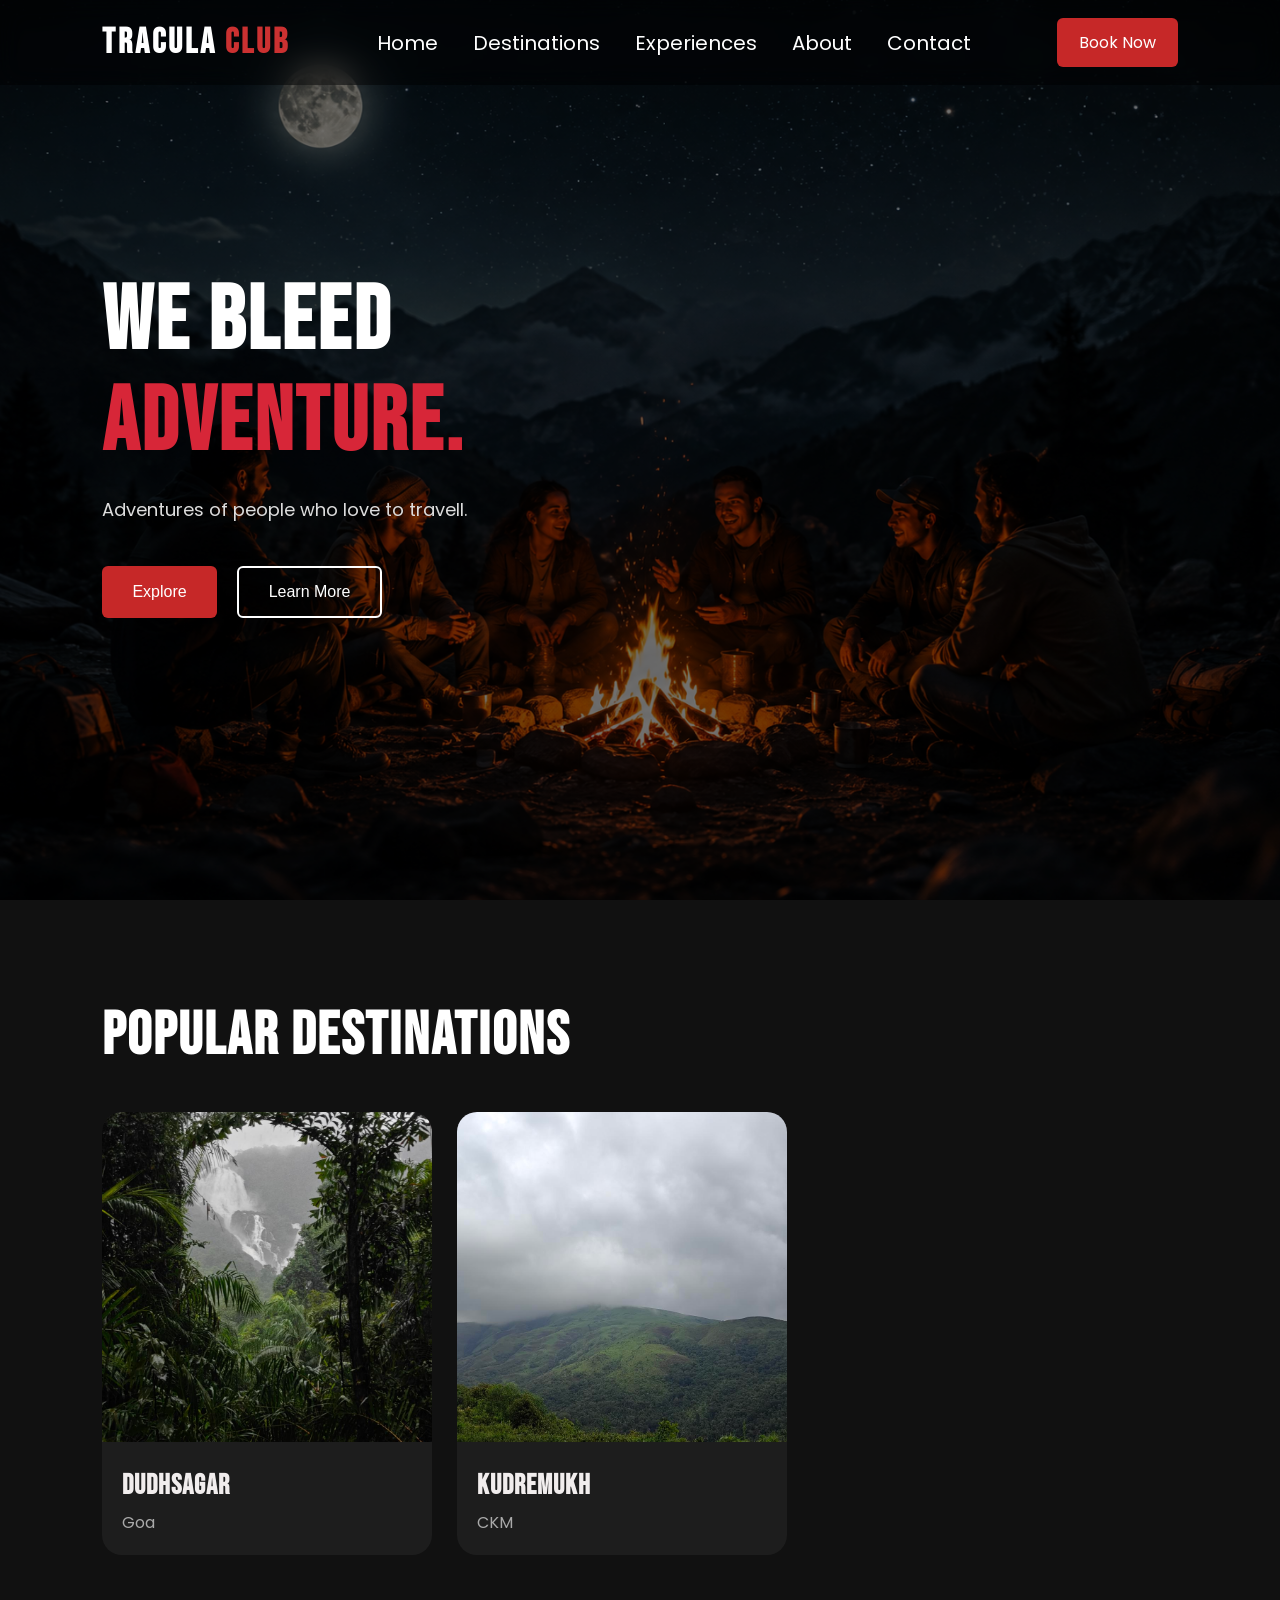
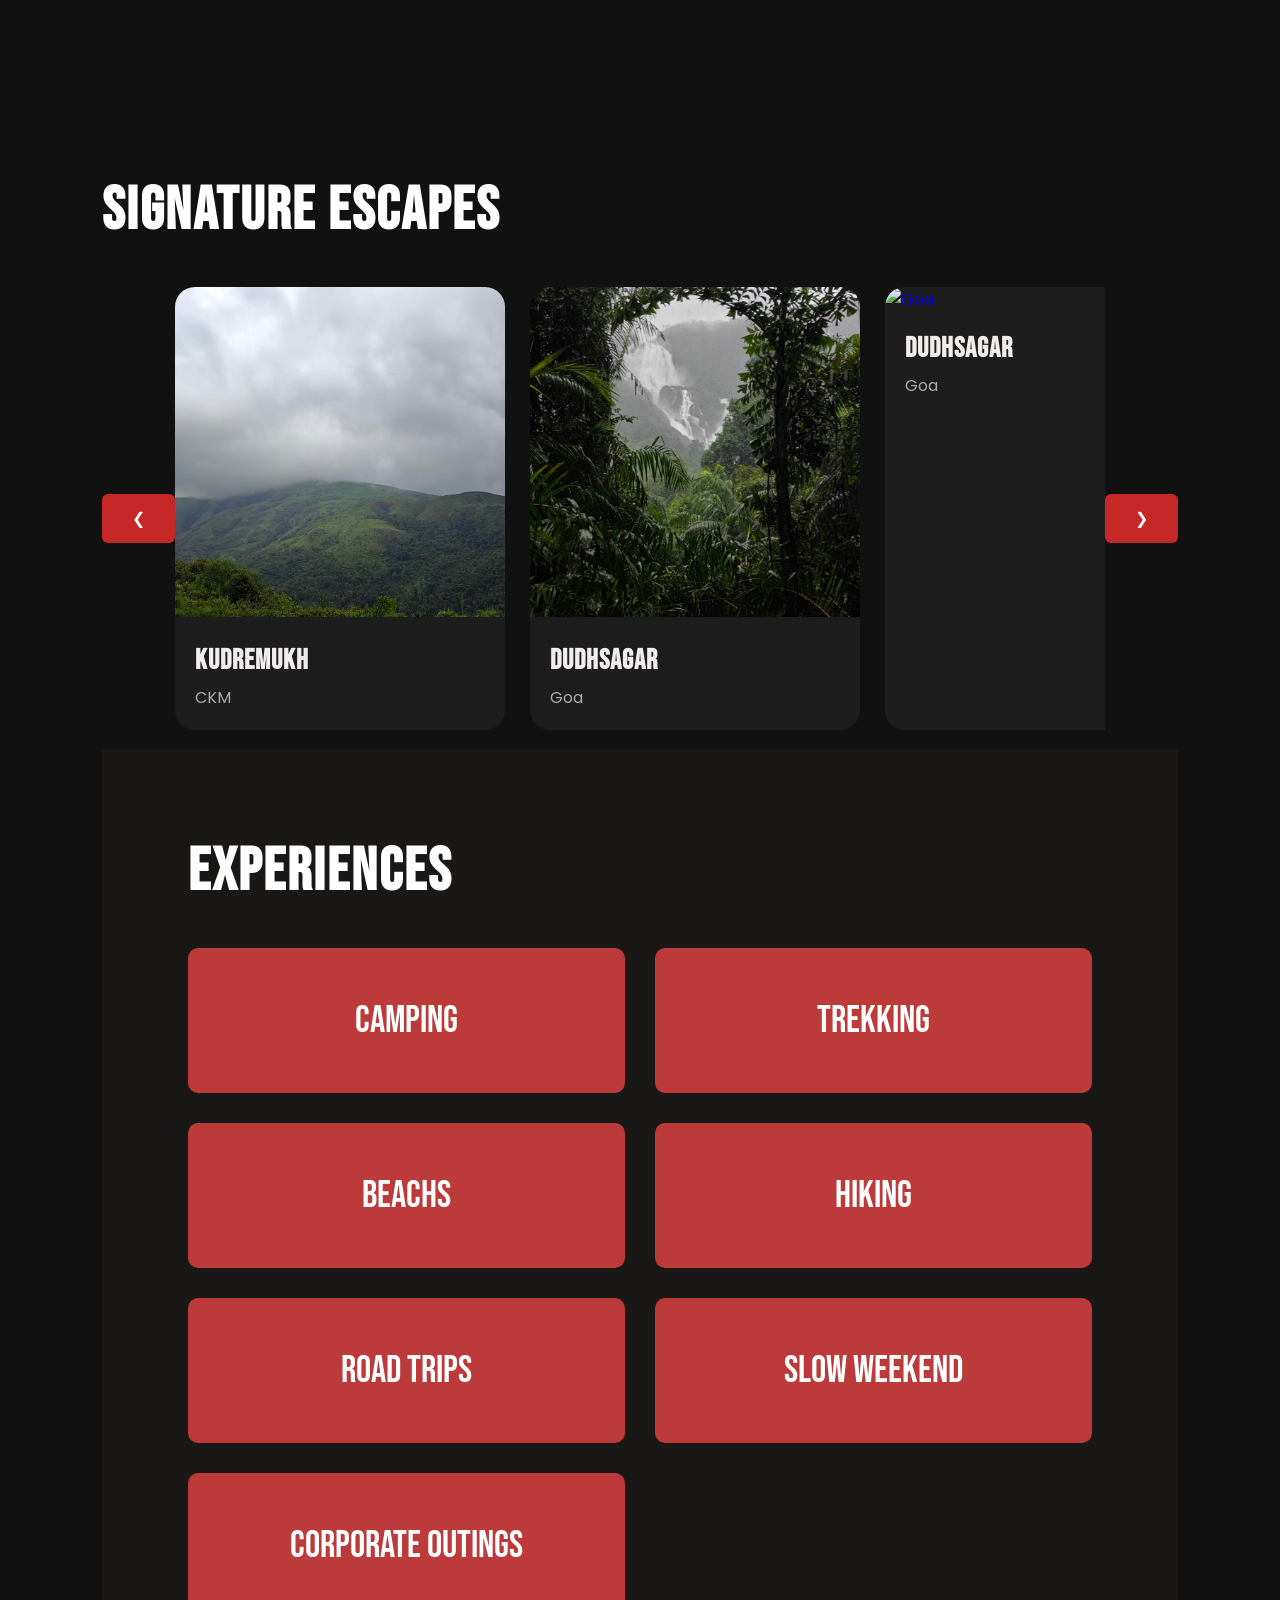
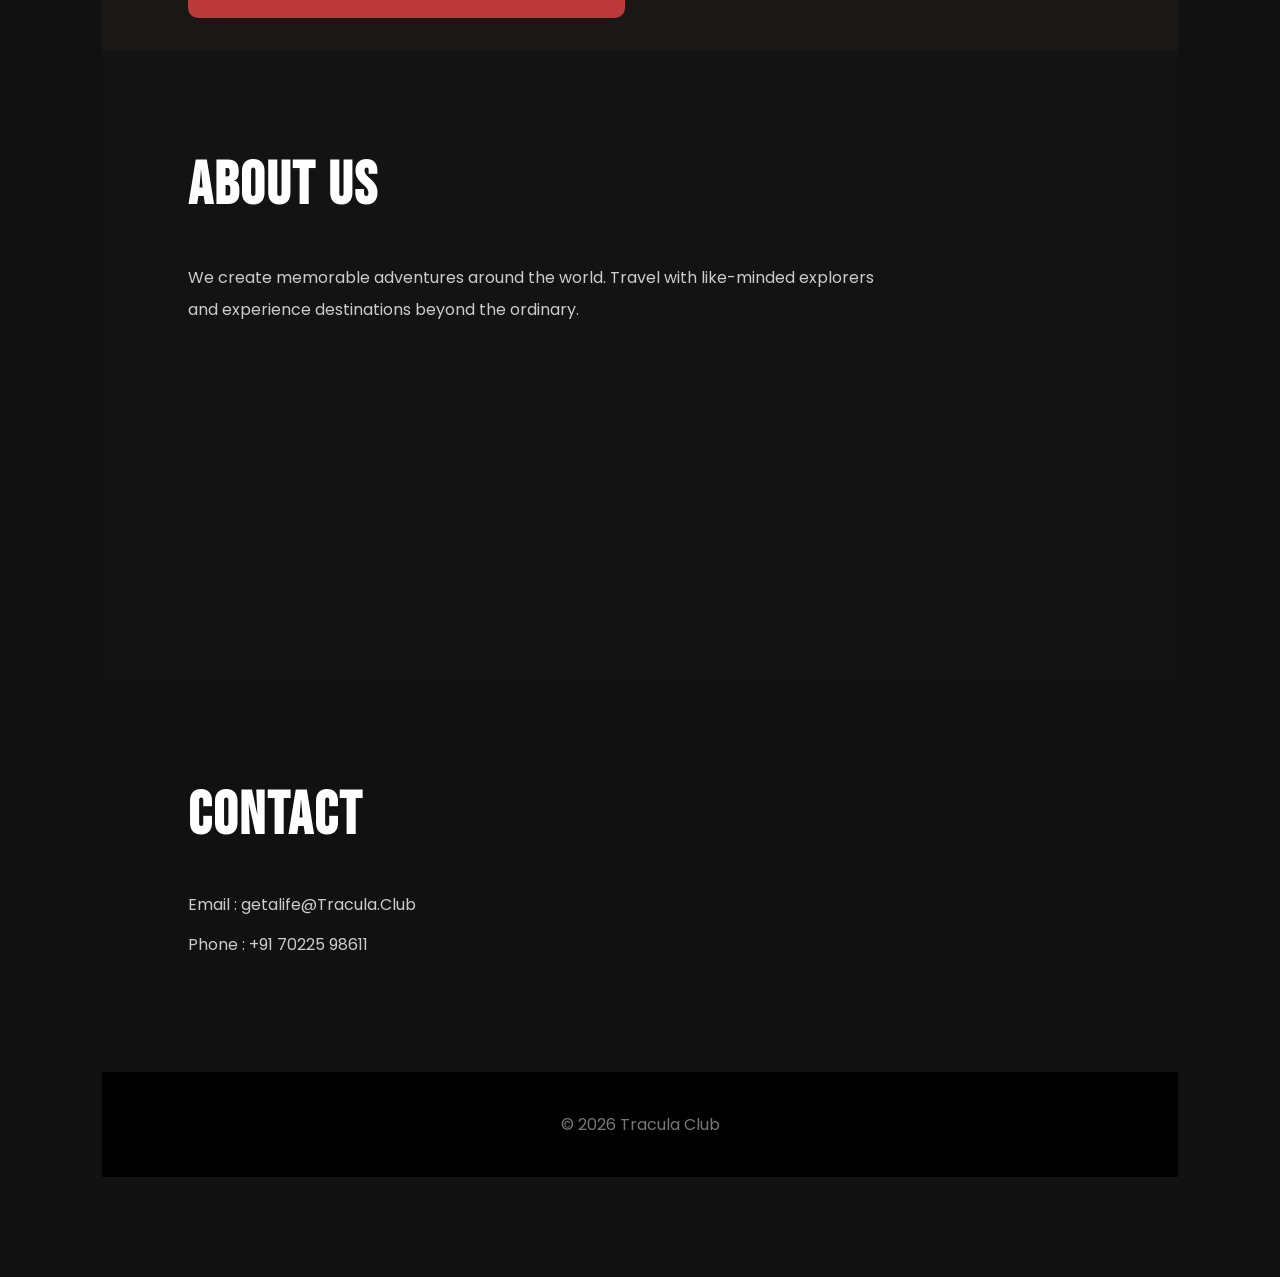
==== index.html @ 4c9c8c13 "Contact Details Update" ====
<!DOCTYPE html>
<html lang="en">
<head>

<meta charset="UTF-8">
<meta name="viewport" content="width=device-width, initial-scale=1.0">

<title>Tracula.Club</title>

<link rel="stylesheet" href="Tracula.css">

<link rel="preconnect" href="https://fonts.googleapis.com">
<link rel="preconnect" href="https://fonts.gstatic.com" crossorigin>

<link href="https://fonts.googleapis.com/css2?family=Bebas+Neue&family=Poppins:wght@300;400;500;600&display=swap" rel="stylesheet">

</head>

<body>
    <div id="bat-container"></div>

<header>

<!--<div class="logo">
Tracula <span class="club">Club</span>
</div> -->
<div class="logo-container">
<div class="logo">

<span></span>
<span>T</span>
<span>R</span>
<span>A</span>
<span>C</span>
<span>U</span>
<span>L</span>
<span>A</span>
</div>


<div class="logo2">
<span>C</span>
<span>L</span>
<span>U</span>
<span>B</span>
</div>

</div>

<nav>

<a href="#home">Home</a>
<a href="#destinations">Destinations</a>
<a href="#experiences">Experiences</a>
<a href="#about">About</a>
<a href="#contact">Contact</a>

</nav>

<a class="book-btn" href="#">Book Now</a>

</header>


<section id="home" class="hero">

<div class="hero-content">

<h1>
WE BLEED 
<span>ADVENTURE.</span>
</h1>

<p>
Adventures of people who love to travell.
</p>

<div class="buttons">

<button>Explore</button>

<button class="outline">
Learn More
</button>

</div>

</div>

</section>



<section id="destinations">

<h2>Popular Destinations</h2>

<div class="cards">

<div class="card">
<img src="image/Dudhsagar.jpg">
<div class="card-info">
<h3>Dudhsagar</h3>
<p>Goa</p>
</div>
</div>



<div class="card">
<img src="image/Kudremukh.jpg">
<div class="card-info">
<h3>Kudremukh</h3>
<p>CKM</p>
</div>
</div>


</div>


</section>

</section>
<section class="destinations">

    <div class="section-header">
        <h2>Signature Escapes</h2>
    </div>

    <div class="carousel">

        <button class="scroll-btn left" onclick="scrollCards(-1)">
            &#10094;
        </button>

        <div class="cards" id="cards">

            <a href="kudremukh.html" class="card">
                <img src="image/Kudremukh.jpg" alt="Kudremukh">
                <div class="card-info">
                     <h3>Kudremukh</h3>
                     <p>CKM</p>
                </div>
            </a>

            <a href="goa.html" class="card">
                <img src="image/Dudhsagar.jpg" alt="Goa">
                <div class="card-info">
                     <h3>Dudhsagar</h3>
                     <p>Goa</p>
                </div>
            </a>
            <a href="goa.html" class="card">
                <img src="https://images.unsplash.com/photo-1507525428034-b723cf961d3e?w=500" alt="Goa">
                <div class="card-info">
                     <h3>Dudhsagar</h3>
                     <p>Goa</p>
                </div>
            </a>
            <a href="goa.html" class="card">
                <img src="https://images.unsplash.com/photo-1507525428034-b723cf961d3e?w=500" alt="Goa">
                <div class="card-info">
                     <h3>Dudhsagar</h3>
                     <p>Goa</p>
                </div>
            </a>
            <a href="goa.html" class="card">
                <img src="https://images.unsplash.com/photo-1507525428034-b723cf961d3e?w=500" alt="Goa">
                <div class="card-info">
                     <h3>Dudhsagar</h3>
                     <p>Goa</p>
                </div>
            </a>
            <a href="goa.html" class="card">
                <img src="https://images.unsplash.com/photo-1507525428034-b723cf961d3e?w=500" alt="Goa">
                <div class="card-info">
                     <h3>Dudhsagar</h3>
                     <p>Goa</p>
                </div>
            </a>
            <a href="goa.html" class="card">
                <img src="https://images.unsplash.com/photo-1507525428034-b723cf961d3e?w=500" alt="Goa">
                <div class="card-info">
                     <h3>Dudhsagar</h3>
                     <p>Goa</p>
                </div>
            </a>
            

            
            

        </div>

        <button class="scroll-btn right" onclick="scrollCards(1)">
            &#10095;
        </button>

    </div>



<section id="experiences" class="experiences">

<h2>Experiences</h2>

<div class="experience-grid">

<div class="box">
Camping
</div>

<div class="box">
Trekking
</div>
<div class="box">
Beachs
</div>
<div class="box">
Hiking
</div>

<div class="box">
Road Trips
</div>

<div class="box">
Slow Weekend
</div>

<div class="box">
Corporate Outings
</div>

</div>

</section>



<section id="about" class="About">

<h2>About Us</h2>

<p>

We create memorable adventures around the world.
Travel with like-minded explorers and experience
destinations beyond the ordinary.

</p>

</section>



<section id="contact">

<h2>Contact</h2>

<p>Email : getalife@Tracula.Club</p>

<p>Phone : +91 70225 98611</p>

</section>



<footer>

© 2026 Tracula Club

</footer>
<script>

const container = document.getElementById("bat-container");

const BAT_COUNT = 500;   // Increase to 150 or even 200

for(let i=0;i<BAT_COUNT;i++){

    const bat = document.createElement("div");
    bat.className="bat";

    bat.innerHTML="🦇";

    const size = 100 + Math.random()*100;

    bat.style.width=size+"px";

    // Random starting point
    const startX = -200 - Math.random()*500;
    const startY = Math.random()*window.innerHeight;

    // Random ending point
    const endX = window.innerWidth + 1000 + Math.random()*1000;
    const endY = Math.random()*window.innerHeight;

    bat.style.left=startX+"px";
    bat.style.top=startY+"px";

    bat.animate([

        {
            transform:`translate(0px,0px)
                       rotate(${Math.random()*30-15}deg)
                       scale(${0.7+Math.random()})`,
            opacity:0
        },

        {
            opacity:1,
            offset:0.05
        },

        {
            transform:`translate(${endX-startX}px,
                                 ${endY-startY}px)
                       rotate(${Math.random()*30-15}deg)
                       scale(${0.7+Math.random()})`,
            opacity:0
        }

    ],{

        duration:1000 + Math.random()*1000,

        delay:Math.random()*3000,

        easing:"linear",

        fill:"forwards"

    });

    container.appendChild(bat);

}

// Remove after animation finishes
setTimeout(()=>{

    container.remove();

},4000);

function scrollCards(direction) {
    const container = document.getElementById("cards");
    const scrollAmount = 260; // card width + gap

    container.scrollBy({
        left: direction * scrollAmount,
        behavior: "smooth"
    });
}

</script>

</body>
</html>
---- Tracula.css ----
*{
margin:0;
padding:0;
box-sizing:border-box;
}

html{
scroll-behavior:smooth;
}

body{

font-family:Poppins,sans-serif;
background:#111;
color:white;

}

/* NAVBAR */

header{

position:fixed;

top:0;

left:0;

width:100%;

padding:18px 8%;

display:flex;

justify-content:space-between;

align-items:center;

background:rgba(0,0,0,.45);

backdrop-filter:blur(12px);

z-index:999;

}

/*.logo{

font-size:34px;

font-family:'Bebas Neue';

letter-spacing:2px;

color:#fff;

}*/
.logo{

font-family:'Bebas Neue';

font-size:35px;

font-weight:700;

letter-spacing:3px;

color:#ffffff;

display:flex;

align-items:center;

cursor:pointer;

}
.logo2{

font-family:'Bebas Neue';

font-size:35px;

font-weight:700;

letter-spacing:3px;

color:#cb3131;

display:flex;

align-items:center;

cursor:pointer;


}
.logo-container {
    display: flex;
    gap: 8px;
}


/* individual letters */

.logo span{

display:inline-block;

color:#ffffff;

transition:

color .05s ease,

text-shadow .05s ease,

transform .005s ease;

}

.logo2 span{

display:inline-block;

color:#cb3131;

transition:

color .05s ease,

text-shadow .05s ease,

transform .005s ease;

}


/* only the letter under cursor lights up */

.logo span:hover{

color:#cb3131;

text-shadow:

0 0 8px #170404,

0 0 8px #1b0606,

0 0 8px #1e0606;

transform:

translateY(0px);

}

.logo2 span:hover{

color:#ffffff;

text-shadow:

0 0 8px #000000,

0 0 8px #000000,

0 0 8px #000000;

transform:

translateY(0px);

}

/*.club{
font-size:30px;

font-family:'Bebas Neue';

letter-spacing:2px;

color:#ad2c2c;

}*/

nav{

display:flex;

gap:35px;

}

nav a{

color:white;

text-decoration:none;

font-size:20px;

transition:.3s;

}

nav a:hover{

color:#66020c;

}

.book-btn{

background:#c62828;

padding:12px 22px;

border-radius:6px;

color:white;

text-decoration:none;

}

.book-btn:hover{

background:#e53935;

}

/* HERO */

.hero{

height:100vh;

background:url("image/hero.png") center/cover; 

display:flex;

align-items:center;

padding:8%;

position:relative;

}

.hero::before{

content:"";

position:absolute;

inset:0;

background:rgba(0,0,0,.55);

}

.hero-content{

position:relative;

max-width:650px;

}

.hero h1{

font-size:90px;

font-family:'Bebas Neue';

line-height:0.9;

letter-spacing:3px;

}

.hero span{

display:block;

color:#d72638;

margin-top:20px;

}

.hero p{

margin-top:30px;

font-size:18px;

line-height:1.8;

color:#ddd;

}

.buttons{

margin-top:40px;

display:flex;

gap:20px;

}

button{

padding:15px 30px;

border:none;

background:#c62828;

color:white;

font-size:16px;

cursor:pointer;

border-radius:6px;

transition:.3s;

}

button:hover{

transform:translateY(-4px);

}

.outline{

background:transparent;

border:2px solid white;

}

/* SECTIONS */

section{

padding:100px 8%;

}

section h2{

font-family:'Bebas Neue';

font-size:60px;

margin-bottom:40px;

letter-spacing:2px;

}

/* DESTINATIONS */

.cards{

display:flex;

overflow-x:auto;

gap:25px;

padding-bottom:20px;

scroll-snap-type:x mandatory;

}

.cards::-webkit-scrollbar{

height:8px;

}

.cards::-webkit-scrollbar-thumb{

background:#444;

border-radius:20px;

}

.card{

min-width:330px;

max-width:330px;

background:#1d1d1d;

border-radius:20px;

overflow:hidden;

scroll-snap-align:start;

transition:.4s;

}

.card:hover{

transform:translateY(-10px);

}

.card img{

width:100%;

height:330px;

object-fit:cover;

transition:.5s;

}

.card:hover img{

transform:scale(1.08);

}

.card-info{

padding:20px;

}

.card-info h3{

font-size:28px;

font-family:'Bebas Neue',serif;

letter-spacing:1px;

color:#f1eded;
font-style: normal;

}

.card-info p{

margin-top:8px;

color:#aaa;

}
.cards a{

text-decoration: none;
}

/* EXPERIENCES */

.experience-grid{

display:grid;

grid-template-columns:repeat(auto-fit,minmax(320px,1fr));
grid-template-rows:repeat(auto-fit,minmax(120px,1fr));
gap:30px;

}

.experiences{
height:100vh;

/*background:url("https://png.pngtree.com/background/20230522/original/pngtree-black-and-white-wallpaper-of-many-bats-flying-by-picture-image_2690351.jpg") center/cover;*/
 
display:grid;

background-color: #1a1717;

align-items:center;

padding:8%;

position:relative;
}
.box{

background:#bc3a3a;

padding:50px 30px;

text-align:center;

font-size:38px;
font-family:'Bebas Neue';

border-radius:10px;

transition:.4s;

}

.box:hover{

background:#101010;

transform:translateY(-6px);

.button.scroll-btn{
    position:absolute;
    top:50%;
    transform:translateY(-50%);
    width:45px;
    height:45px;
    border:none;
    border-radius:50%;
    background:#fff;
    box-shadow:0 3px 10px rgba(0,0,0,.2);
    cursor:pointer;
    font-size:22px;
    z-index:10;
}
.left{
    left:0;
}
.right{
    right:0;
}
.scroll-btn:hover{
    background:#0d6efd;
    color:#fff;
}

}
.About {
    
 height:70vh;
 background-color: #131313;
   
}

/* ABOUT */

#about p{

max-width:700px;

height:50vh;

line-height:2;

color:#ccc;

}

/* CONTACT */

#contact p{

margin-bottom:15px;


color:#ccc;

}

/* FOOTER */

footer{

padding:40px;

text-align:center;

background:black;

color:#777;

}

/* MOBILE */

@media(max-width:900px){

header{

padding:20px;

flex-direction:column;

gap:20px;

}

nav{

flex-wrap:wrap;

justify-content:center;

}

.hero h1{

font-size:55px;

}

.hero{

text-align:center;

justify-content:center;

}

.buttons{

justify-content:center;

}

}

/*=========================
        BATS
=========================*/
/*=========================
        BAT FLOCK
=========================*/

#bat-container{

position:fixed;
inset:0;

width:100%;
height:100%;

pointer-events:none;
overflow:hidden;

z-index:99999;

}

.bat{

position:absolute;

opacity:0;

animation-name:fly;

animation-timing-function:linear;
animation-fill-mode:forwards;

will-change:transform;

}

.bat img{

width:100%;
height:auto;

animation:flap .25s infinite alternate;

filter:
drop-shadow(0 0 8px rgba(0,0,0,.7));

}
.destination-grid{
    display:grid;
    grid-template-columns:repeat(auto-fit,minmax(220px,1fr));
    gap:20px;
}
.carousel{
    position:relative;
    display:flex;
    align-items:center;
}
.card-content h3{
    color:#0B1F33;
    font-family:'Cormorant Garamond',serif;
    font-size:2rem;
}


@keyframes flap{

from{

transform:rotate(-12deg);

}

to{

transform:rotate(12deg);

}

}

@keyframes fly{

0%{

opacity:0;

}

5%{

opacity:1;

}

100%{

opacity:0;

}

}
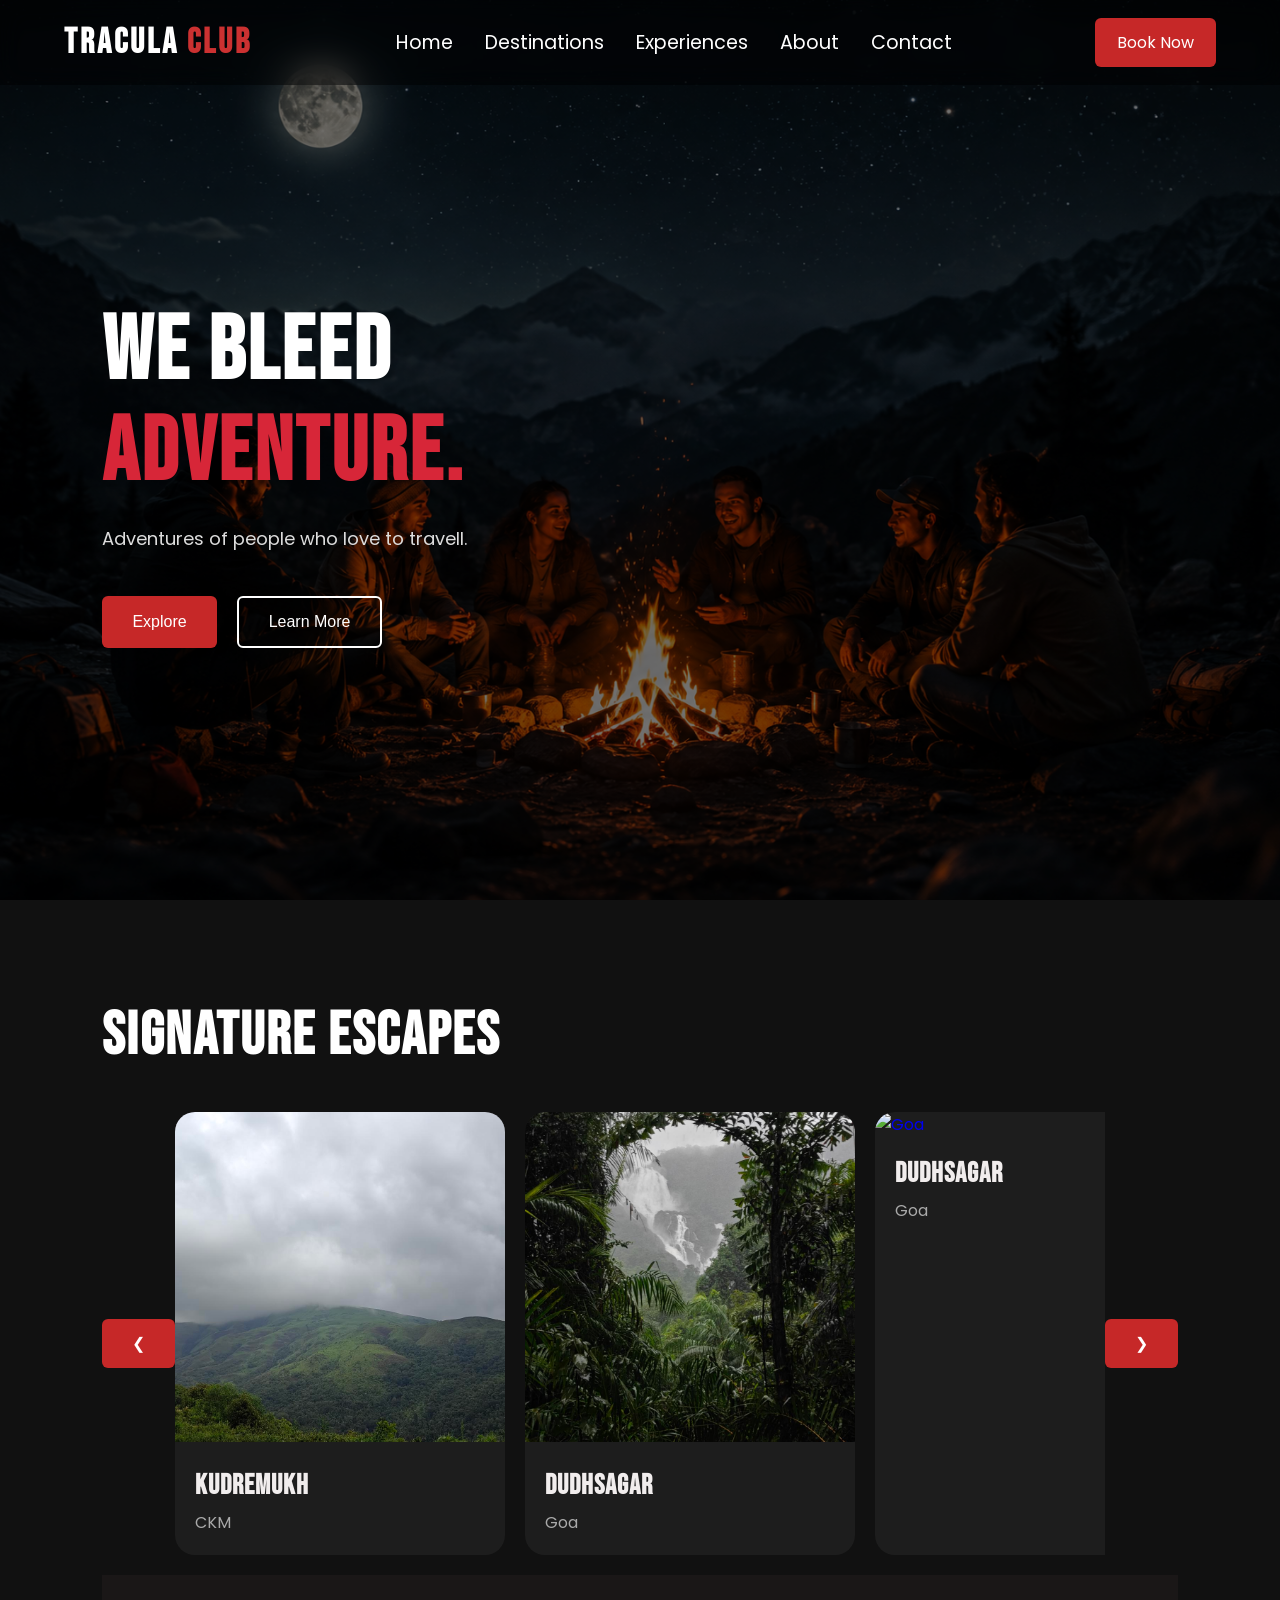
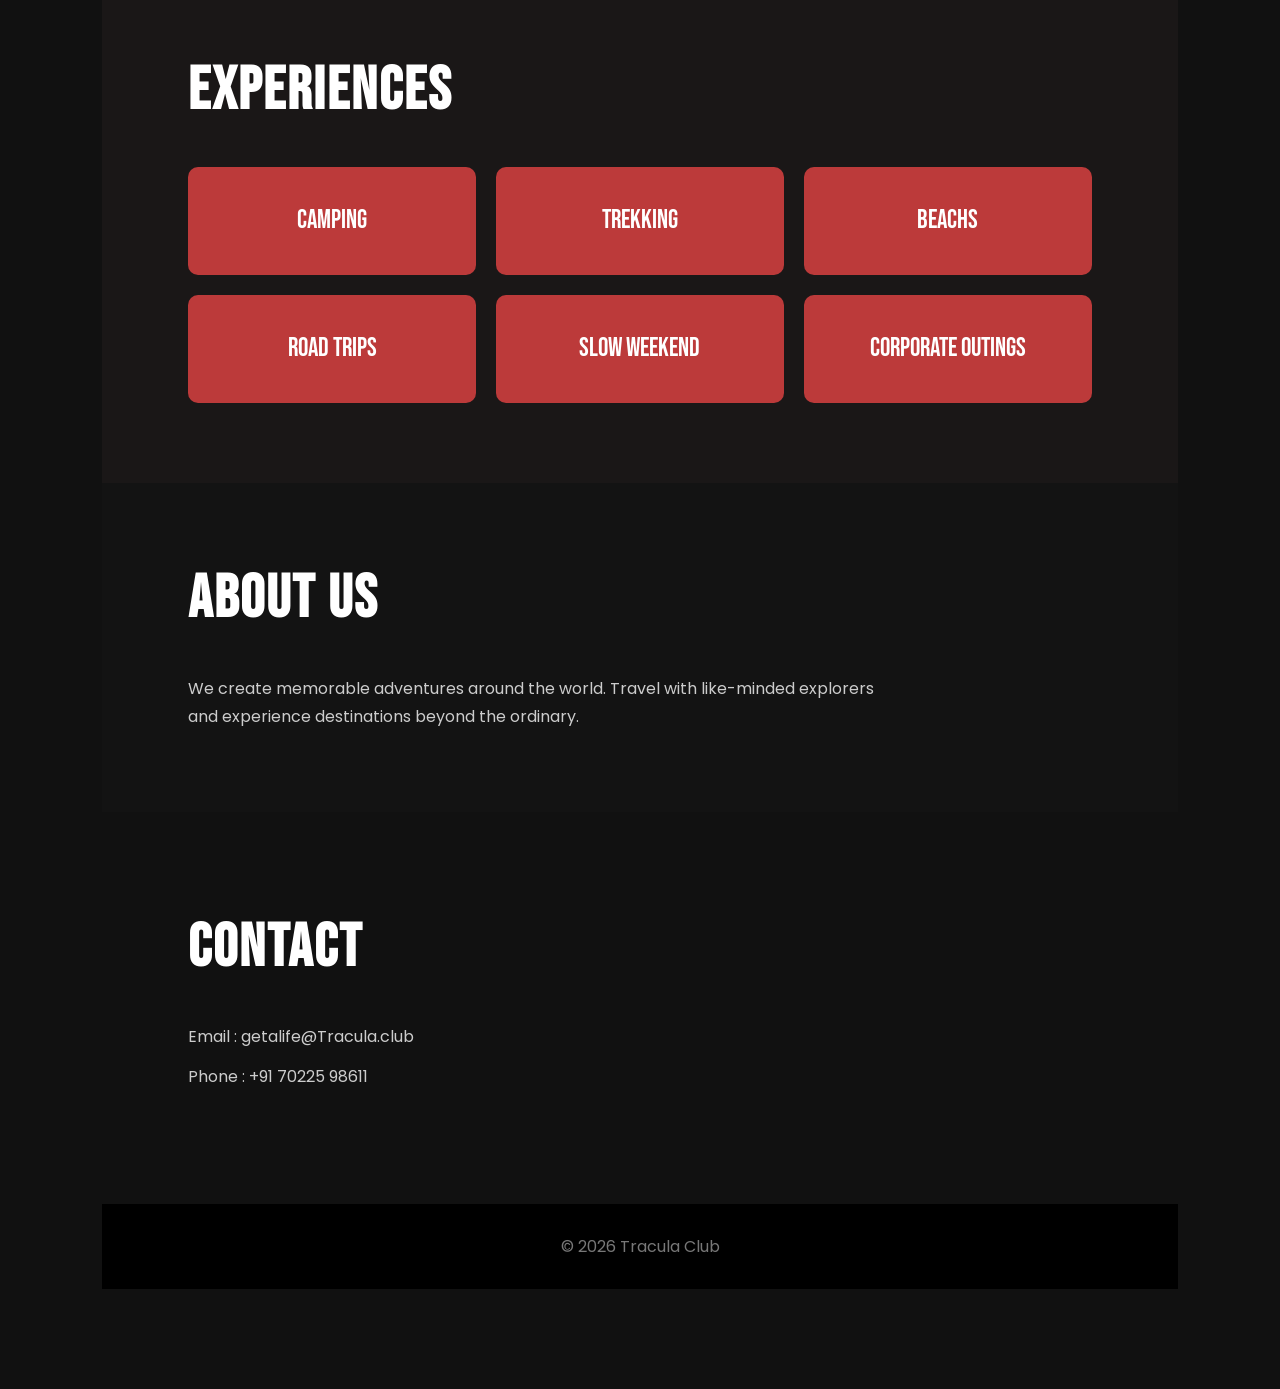
==== commit 0ec22a36: "Responsive site" ====
--- a/index.html
+++ b/index.html
@@ -1,361 +1,367 @@
 <!DOCTYPE html>
 <html lang="en">
+
 <head>
 
-<meta charset="UTF-8">
-<meta name="viewport" content="width=device-width, initial-scale=1.0">
-
-<title>Tracula.Club</title>
-
-<link rel="stylesheet" href="Tracula.css">
-
-<link rel="preconnect" href="https://fonts.googleapis.com">
-<link rel="preconnect" href="https://fonts.gstatic.com" crossorigin>
-
-<link href="https://fonts.googleapis.com/css2?family=Bebas+Neue&family=Poppins:wght@300;400;500;600&display=swap" rel="stylesheet">
+    <meta charset="UTF-8">
+    <meta name="viewport" content="width=device-width, initial-scale=1.0">
+
+    <title>Tracula.Club</title>
+
+    <link rel="stylesheet" href="Tracula2.css">
+
+    <link rel="preconnect" href="https://fonts.googleapis.com">
+    <link rel="preconnect" href="https://fonts.gstatic.com" crossorigin>
+
+    <link href="https://fonts.googleapis.com/css2?family=Bebas+Neue&family=Poppins:wght@300;400;500;600&display=swap"
+        rel="stylesheet">
 
 </head>
 
 <body>
     <div id="bat-container"></div>
 
-<header>
-
-<!--<div class="logo">
+    <header>
+
+        <!--<div class="logo">
 Tracula <span class="club">Club</span>
 </div> -->
-<div class="logo-container">
-<div class="logo">
-
-<span></span>
-<span>T</span>
-<span>R</span>
-<span>A</span>
-<span>C</span>
-<span>U</span>
-<span>L</span>
-<span>A</span>
-</div>
-
-
-<div class="logo2">
-<span>C</span>
-<span>L</span>
-<span>U</span>
-<span>B</span>
-</div>
-
-</div>
-
-<nav>
-
-<a href="#home">Home</a>
-<a href="#destinations">Destinations</a>
-<a href="#experiences">Experiences</a>
-<a href="#about">About</a>
-<a href="#contact">Contact</a>
-
-</nav>
-
-<a class="book-btn" href="#">Book Now</a>
-
-</header>
-
-
-<section id="home" class="hero">
-
-<div class="hero-content">
-
-<h1>
-WE BLEED 
-<span>ADVENTURE.</span>
-</h1>
-
-<p>
-Adventures of people who love to travell.
-</p>
-
-<div class="buttons">
-
-<button>Explore</button>
-
-<button class="outline">
-Learn More
-</button>
-
-</div>
-
-</div>
-
-</section>
-
-
-
-<section id="destinations">
-
-<h2>Popular Destinations</h2>
-
-<div class="cards">
-
-<div class="card">
-<img src="image/Dudhsagar.jpg">
-<div class="card-info">
-<h3>Dudhsagar</h3>
-<p>Goa</p>
-</div>
-</div>
-
-
-
-<div class="card">
-<img src="image/Kudremukh.jpg">
-<div class="card-info">
-<h3>Kudremukh</h3>
-<p>CKM</p>
-</div>
-</div>
-
-
-</div>
-
-
-</section>
-
-</section>
-<section class="destinations">
-
-    <div class="section-header">
-        <h2>Signature Escapes</h2>
-    </div>
-
-    <div class="carousel">
-
-        <button class="scroll-btn left" onclick="scrollCards(-1)">
-            &#10094;
-        </button>
-
-        <div class="cards" id="cards">
-
-            <a href="kudremukh.html" class="card">
-                <img src="image/Kudremukh.jpg" alt="Kudremukh">
+        <div class="logo-container">
+            <div class="logo">
+
+                <span></span>
+                <span>T</span>
+                <span>R</span>
+                <span>A</span>
+                <span>C</span>
+                <span>U</span>
+                <span>L</span>
+                <span>A</span>
+            </div>
+
+
+            <div class="logo2">
+                <span>C</span>
+                <span>L</span>
+                <span>U</span>
+                <span>B</span>
+            </div>
+
+        </div>
+
+        <nav>
+
+            <a href="#home">Home</a>
+            <a href="#destinations">Destinations</a>
+            <a href="#experiences">Experiences</a>
+            <a href="#about">About</a>
+            <a href="#contact">Contact</a>
+
+        </nav>
+
+        <a class="book-btn" href="#">Book Now</a>
+
+    </header>
+
+
+    <section id="home" class="hero">
+
+        <div class="hero-content">
+
+            <h1>
+                WE BLEED
+                <span>ADVENTURE.</span>
+            </h1>
+
+            <p>
+                Adventures of people who love to travell.
+            </p>
+
+            <div class="buttons">
+
+                <button>Explore</button>
+
+                <button class="outline">
+                    Learn More
+                </button>
+
+            </div>
+
+        </div>
+
+    </section>
+
+
+
+    <!-- <section id="destinations">
+
+        <h2>Popular Destinations</h2>
+
+        <div class="cards">
+
+            <div class="card">
+                <img src="image/Dudhsagar.jpg">
                 <div class="card-info">
-                     <h3>Kudremukh</h3>
-                     <p>CKM</p>
-                </div>
-            </a>
-
-            <a href="goa.html" class="card">
-                <img src="image/Dudhsagar.jpg" alt="Goa">
-                <div class="card-info">
-                     <h3>Dudhsagar</h3>
-                     <p>Goa</p>
-                </div>
-            </a>
-            <a href="goa.html" class="card">
-                <img src="https://images.unsplash.com/photo-1507525428034-b723cf961d3e?w=500" alt="Goa">
-                <div class="card-info">
-                     <h3>Dudhsagar</h3>
-                     <p>Goa</p>
-                </div>
-            </a>
-            <a href="goa.html" class="card">
-                <img src="https://images.unsplash.com/photo-1507525428034-b723cf961d3e?w=500" alt="Goa">
-                <div class="card-info">
-                     <h3>Dudhsagar</h3>
-                     <p>Goa</p>
-                </div>
-            </a>
-            <a href="goa.html" class="card">
-                <img src="https://images.unsplash.com/photo-1507525428034-b723cf961d3e?w=500" alt="Goa">
-                <div class="card-info">
-                     <h3>Dudhsagar</h3>
-                     <p>Goa</p>
-                </div>
-            </a>
-            <a href="goa.html" class="card">
-                <img src="https://images.unsplash.com/photo-1507525428034-b723cf961d3e?w=500" alt="Goa">
-                <div class="card-info">
-                     <h3>Dudhsagar</h3>
-                     <p>Goa</p>
-                </div>
-            </a>
-            <a href="goa.html" class="card">
-                <img src="https://images.unsplash.com/photo-1507525428034-b723cf961d3e?w=500" alt="Goa">
-                <div class="card-info">
-                     <h3>Dudhsagar</h3>
-                     <p>Goa</p>
-                </div>
-            </a>
-            
-
-            
-            
-
-        </div>
-
-        <button class="scroll-btn right" onclick="scrollCards(1)">
-            &#10095;
-        </button>
-
-    </div>
-
-
-
-<section id="experiences" class="experiences">
-
-<h2>Experiences</h2>
-
-<div class="experience-grid">
-
-<div class="box">
-Camping
-</div>
-
-<div class="box">
-Trekking
-</div>
-<div class="box">
-Beachs
-</div>
-<div class="box">
-Hiking
-</div>
-
-<div class="box">
-Road Trips
-</div>
-
-<div class="box">
-Slow Weekend
-</div>
-
-<div class="box">
-Corporate Outings
-</div>
-
-</div>
-
-</section>
-
-
-
-<section id="about" class="About">
-
-<h2>About Us</h2>
-
-<p>
-
-We create memorable adventures around the world.
-Travel with like-minded explorers and experience
-destinations beyond the ordinary.
-
-</p>
-
-</section>
-
-
-
-<section id="contact">
-
-<h2>Contact</h2>
-
-<p>Email : getalife@Tracula.Club</p>
-
-<p>Phone : +91 70225 98611</p>
-
-</section>
-
-
-
-<footer>
-
-© 2026 Tracula Club
-
-</footer>
-<script>
-
-const container = document.getElementById("bat-container");
-
-const BAT_COUNT = 500;   // Increase to 150 or even 200
-
-for(let i=0;i<BAT_COUNT;i++){
-
-    const bat = document.createElement("div");
-    bat.className="bat";
-
-    bat.innerHTML="🦇";
-
-    const size = 100 + Math.random()*100;
-
-    bat.style.width=size+"px";
-
-    // Random starting point
-    const startX = -200 - Math.random()*500;
-    const startY = Math.random()*window.innerHeight;
-
-    // Random ending point
-    const endX = window.innerWidth + 1000 + Math.random()*1000;
-    const endY = Math.random()*window.innerHeight;
-
-    bat.style.left=startX+"px";
-    bat.style.top=startY+"px";
-
-    bat.animate([
-
-        {
-            transform:`translate(0px,0px)
-                       rotate(${Math.random()*30-15}deg)
-                       scale(${0.7+Math.random()})`,
-            opacity:0
-        },
-
-        {
-            opacity:1,
-            offset:0.05
-        },
-
-        {
-            transform:`translate(${endX-startX}px,
-                                 ${endY-startY}px)
-                       rotate(${Math.random()*30-15}deg)
-                       scale(${0.7+Math.random()})`,
-            opacity:0
-        }
-
-    ],{
-
-        duration:1000 + Math.random()*1000,
-
-        delay:Math.random()*3000,
-
-        easing:"linear",
-
-        fill:"forwards"
-
-    });
-
-    container.appendChild(bat);
-
-}
-
-// Remove after animation finishes
-setTimeout(()=>{
-
-    container.remove();
-
-},4000);
-
-function scrollCards(direction) {
-    const container = document.getElementById("cards");
-    const scrollAmount = 260; // card width + gap
-
-    container.scrollBy({
-        left: direction * scrollAmount,
-        behavior: "smooth"
-    });
-}
-
-</script>
+                    <h3>Dudhsagar</h3>
+                    <p>Goa</p>
+                </div>
+            </div>
+
+
+
+            <div class="card">
+                
+                <div >
+                    <a href="kudremukh.html" >
+                        <img src="image/Kudremukh.jpg" alt="Kudremukh">
+                        <div class="card-info">
+                            <h3>Kudremukh</h3>
+                            <p>CKM</p>
+                        </div>
+                    </a>
+                </div>
+            </div>
+
+
+        </div>
+
+
+    </section> -->
+
+    </section>
+    <section class="destinations">
+
+        <div class="section-header">
+            <h2>Signature Escapes</h2>
+        </div>
+
+        <div class="carousel">
+
+            <button class="scroll-btn left" onclick="scrollCards(-1)">
+                &#10094;
+            </button>
+
+            <div class="cards" id="cards">
+
+                <a href="kudremukh.html" class="card">
+                    <img src="image/Kudremukh.jpg" alt="Kudremukh">
+                    <div class="card-info">
+                        <h3>Kudremukh</h3>
+                        <p>CKM</p>
+                    </div>
+                </a>
+
+                <a href="goa.html" class="card">
+                    <img src="image/Dudhsagar.jpg" alt="Goa">
+                    <div class="card-info">
+                        <h3>Dudhsagar</h3>
+                        <p>Goa</p>
+                    </div>
+                </a>
+                <a href="goa.html" class="card">
+                    <img src="https://images.unsplash.com/photo-1507525428034-b723cf961d3e?w=500" alt="Goa">
+                    <div class="card-info">
+                        <h3>Dudhsagar</h3>
+                        <p>Goa</p>
+                    </div>
+                </a>
+                <a href="goa.html" class="card">
+                    <img src="https://images.unsplash.com/photo-1507525428034-b723cf961d3e?w=500" alt="Goa">
+                    <div class="card-info">
+                        <h3>Dudhsagar</h3>
+                        <p>Goa</p>
+                    </div>
+                </a>
+                <a href="goa.html" class="card">
+                    <img src="https://images.unsplash.com/photo-1507525428034-b723cf961d3e?w=500" alt="Goa">
+                    <div class="card-info">
+                        <h3>Dudhsagar</h3>
+                        <p>Goa</p>
+                    </div>
+                </a>
+                <a href="goa.html" class="card">
+                    <img src="https://images.unsplash.com/photo-1507525428034-b723cf961d3e?w=500" alt="Goa">
+                    <div class="card-info">
+                        <h3>Dudhsagar</h3>
+                        <p>Goa</p>
+                    </div>
+                </a>
+                <a href="goa.html" class="card">
+                    <img src="https://images.unsplash.com/photo-1507525428034-b723cf961d3e?w=500" alt="Goa">
+                    <div class="card-info">
+                        <h3>Dudhsagar</h3>
+                        <p>Goa</p>
+                    </div>
+                </a>
+
+
+
+
+
+            </div>
+
+            <button class="scroll-btn right" onclick="scrollCards(1)">
+                &#10095;
+            </button>
+
+        </div>
+
+
+
+        <section id="experiences" class="experiences">
+
+            <h2>Experiences</h2>
+
+            <div class="experience-grid">
+
+                <div class="box">
+                    Camping
+                </div>
+
+                <div class="box">
+                    Trekking
+                </div>
+                <div class="box">
+                    Beachs
+                </div>
+
+
+                <div class="box">
+                    Road Trips
+                </div>
+
+                <div class="box">
+                    Slow Weekend
+                </div>
+
+                <div class="box">
+                    Corporate Outings
+                </div>
+
+            </div>
+
+        </section>
+
+
+
+        <section id="about" class="About">
+
+            <h2>About Us</h2>
+
+            <p>
+
+                We create memorable adventures around the world.
+                Travel with like-minded explorers and experience
+                destinations beyond the ordinary.
+
+            </p>
+
+        </section>
+
+
+
+        <section id="contact">
+
+            <h2>Contact</h2>
+
+            <p>Email : getalife@Tracula.club</p>
+
+            <p>Phone : +91 70225 98611</p>
+
+        </section>
+
+
+
+        <footer>
+
+            © 2026 Tracula Club
+
+        </footer>
+        <script>
+
+            const container = document.getElementById("bat-container");
+
+            const BAT_COUNT = 500;   // Increase to 150 or even 200
+
+            for (let i = 0; i < BAT_COUNT; i++) {
+
+                const bat = document.createElement("div");
+                bat.className = "bat";
+
+                bat.innerHTML = "🦇";
+
+                const size = 100 + Math.random() * 100;
+
+                bat.style.width = size + "px";
+
+                // Random starting point
+                const startX = -200 - Math.random() * 500;
+                const startY = Math.random() * window.innerHeight;
+
+                // Random ending point
+                const endX = window.innerWidth + 1000 + Math.random() * 1000;
+                const endY = Math.random() * window.innerHeight;
+
+                bat.style.left = startX + "px";
+                bat.style.top = startY + "px";
+
+                bat.animate([
+
+                    {
+                        transform: `translate(0px,0px)
+                       rotate(${Math.random() * 30 - 15}deg)
+                       scale(${0.7 + Math.random()})`,
+                        opacity: 0
+                    },
+
+                    {
+                        opacity: 1,
+                        offset: 0.05
+                    },
+
+                    {
+                        transform: `translate(${endX - startX}px,
+                                 ${endY - startY}px)
+                       rotate(${Math.random() * 30 - 15}deg)
+                       scale(${0.7 + Math.random()})`,
+                        opacity: 0
+                    }
+
+                ], {
+
+                    duration: 1000 + Math.random() * 1000,
+
+                    delay: Math.random() * 3000,
+
+                    easing: "linear",
+
+                    fill: "forwards"
+
+                });
+
+                container.appendChild(bat);
+
+            }
+
+            // Remove after animation finishes
+            setTimeout(() => {
+
+                container.remove();
+
+            }, 4000);
+
+            function scrollCards(direction) {
+                const container = document.getElementById("cards");
+                const scrollAmount = 260; // card width + gap
+
+                container.scrollBy({
+                    left: direction * scrollAmount,
+                    behavior: "smooth"
+                });
+            }
+
+        </script>
 
 </body>
+
 </html>
--- a/Tracula2.css
+++ b/Tracula2.css
@@ -0,0 +1,1138 @@
+*{
+margin:0;
+padding:0;
+box-sizing:border-box;
+}
+
+html{
+scroll-behavior:smooth;
+}
+
+body{
+
+font-family:Poppins,sans-serif;
+background:#111;
+color:white;
+
+}
+
+/* NAVBAR */
+
+header{
+
+position:fixed;
+
+top:0;
+
+left:0;
+
+width:100%;
+
+padding:18px 8%;
+
+display:flex;
+
+justify-content:space-between;
+
+align-items:center;
+
+background:rgba(0,0,0,.45);
+
+backdrop-filter:blur(12px);
+
+z-index:999;
+
+}
+
+/*.logo{
+
+font-size:34px;
+
+font-family:'Bebas Neue';
+
+letter-spacing:2px;
+
+color:#fff;
+
+}*/
+.logo{
+
+font-family:'Bebas Neue';
+
+font-size:35px;
+
+font-weight:700;
+
+letter-spacing:3px;
+
+color:#ffffff;
+
+display:flex;
+
+align-items:center;
+
+cursor:pointer;
+
+}
+.logo2{
+
+font-family:'Bebas Neue';
+
+font-size:35px;
+
+font-weight:700;
+
+letter-spacing:3px;
+
+color:#cb3131;
+
+display:flex;
+
+align-items:center;
+
+cursor:pointer;
+
+
+}
+.logo-container {
+    display: flex;
+    gap: 8px;
+}
+
+
+/* individual letters */
+
+.logo span{
+
+display:inline-block;
+
+color:#ffffff;
+
+transition:
+
+color .05s ease,
+
+text-shadow .05s ease,
+
+transform .005s ease;
+
+}
+
+.logo2 span{
+
+display:inline-block;
+
+color:#cb3131;
+
+transition:
+
+color .05s ease,
+
+text-shadow .05s ease,
+
+transform .005s ease;
+
+}
+
+
+/* only the letter under cursor lights up */
+
+.logo span:hover{
+
+color:#cb3131;
+
+text-shadow:
+
+0 0 8px #170404,
+
+0 0 8px #1b0606,
+
+0 0 8px #1e0606;
+
+transform:
+
+translateY(0px);
+
+}
+
+.logo2 span:hover{
+
+color:#ffffff;
+
+text-shadow:
+
+0 0 8px #000000,
+
+0 0 8px #000000,
+
+0 0 8px #000000;
+
+transform:
+
+translateY(0px);
+
+}
+
+/*.club{
+font-size:30px;
+
+font-family:'Bebas Neue';
+
+letter-spacing:2px;
+
+color:#ad2c2c;
+
+}*/
+
+nav{
+
+display:flex;
+
+gap:35px;
+
+}
+
+nav a{
+
+color:white;
+
+text-decoration:none;
+
+font-size:20px;
+
+transition:.3s;
+
+}
+
+nav a:hover{
+
+color:#66020c;
+
+}
+
+.book-btn{
+
+background:#c62828;
+
+padding:12px 22px;
+
+border-radius:6px;
+
+color:white;
+
+text-decoration:none;
+
+}
+
+.book-btn:hover{
+
+background:#e53935;
+
+}
+
+/* HERO */
+
+.hero{
+
+height:100%;
+
+max-height:100vh;
+
+background:url("image/hero.png") center/cover; 
+
+display:flex;
+
+align-items:center;
+
+padding:8%;
+
+position:relative;
+
+}
+
+.hero::before{
+
+content:"";
+
+position:absolute;
+
+inset:0;
+
+background:rgba(0,0,0,.55);
+
+}
+
+.hero-content{
+
+position:relative;
+
+max-width:650px;
+
+}
+
+.hero h1{
+
+font-size:90px;
+
+font-family:'Bebas Neue';
+
+line-height:0.9;
+
+letter-spacing:3px;
+
+}
+
+.hero span{
+
+display:block;
+
+color:#d72638;
+
+margin-top:20px;
+
+}
+
+.hero p{
+
+margin-top:30px;
+
+font-size:18px;
+
+line-height:1.8;
+
+color:#ddd;
+
+}
+
+.buttons{
+
+margin-top:40px;
+
+display:flex;
+
+gap:20px;
+
+}
+
+button{
+
+padding:15px 30px;
+
+border:none;
+
+background:#c62828;
+
+color:white;
+
+font-size:16px;
+
+cursor:pointer;
+
+border-radius:6px;
+
+transition:.3s;
+
+}
+
+button:hover{
+
+transform:translateY(-4px);
+
+}
+
+.outline{
+
+background:transparent;
+
+border:2px solid white;
+
+}
+
+/* SECTIONS */
+
+section{
+
+padding:100px 8%;
+
+}
+
+section h2{
+
+font-family:'Bebas Neue';
+
+font-size:60px;
+
+margin-bottom:40px;
+
+letter-spacing:2px;
+
+}
+
+/* DESTINATIONS */
+
+.cards{
+
+display:flex;
+
+overflow-x:auto;
+
+gap:25px;
+
+padding-bottom:20px;
+
+scroll-snap-type:x mandatory;
+
+}
+
+.cards::-webkit-scrollbar{
+
+height:8px;
+
+}
+
+.cards::-webkit-scrollbar-thumb{
+
+background:#444;
+
+border-radius:20px;
+
+}
+
+.card{
+
+min-width:330px;
+
+max-width:330px;
+
+background:#1d1d1d;
+
+border-radius:20px;
+
+overflow:hidden;
+
+scroll-snap-align:start;
+
+transition:.4s;
+
+}
+
+.card:hover{
+
+transform:translateY(-10px);
+
+}
+
+.card img{
+
+width:100%;
+
+height:330px;
+
+object-fit:cover;
+
+transition:.5s;
+
+}
+
+.card:hover img{
+
+transform:scale(1.08);
+
+}
+
+.card-info{
+
+padding:20px;
+
+}
+
+.card-info h3{
+
+font-size:28px;
+
+font-family:'Bebas Neue',serif;
+
+letter-spacing:1px;
+
+color:#f1eded;
+font-style: normal;
+
+}
+
+.card-info p{
+
+margin-top:8px;
+
+color:#aaa;
+
+}
+.cards a{
+
+text-decoration: none;
+}
+
+/* EXPERIENCES */
+
+.experience-grid{
+
+display:grid;
+
+grid-template-columns:repeat(auto-fit,minmax(320px,1fr));
+grid-template-rows:repeat(auto-fit,minmax(120px,1fr));
+gap:30px;
+
+}
+
+.experiences{
+height:100vh;
+
+/*background:url("https://png.pngtree.com/background/20230522/original/pngtree-black-and-white-wallpaper-of-many-bats-flying-by-picture-image_2690351.jpg") center/cover;*/
+ 
+display:grid;
+
+background-color: #1a1717;
+
+align-items:center;
+
+padding:8%;
+
+position:relative;
+}
+.box{
+
+background:#bc3a3a;
+
+padding:50px 30px;
+
+text-align:center;
+
+font-size:38px;
+font-family:'Bebas Neue';
+
+border-radius:10px;
+
+transition:.4s;
+
+}
+
+.box:hover{
+
+background:#101010;
+
+transform:translateY(-6px);
+}
+
+/* .button.scroll-btn{
+    position:absolute;
+    top:50%;
+    transform:translateY(-50%);
+    max-width:10px;
+    max-height:10px;
+    border:none;
+    border-radius:50%;
+    background:#fff;
+    box-shadow:0 3px 10px rgba(0,0,0,.2);
+    cursor:pointer;
+    font-size:22px;
+    z-index:10;
+} */
+/* .left{
+    left:0;
+}
+.right{
+    right:0;
+}
+.scroll-btn:hover{
+    background:#6d0707;
+    color:#fff;
+} */
+
+
+.About {
+    
+ height:100vh;
+ background-color: #131313;
+   
+}
+
+/* ABOUT */
+
+#about p{
+
+max-width:700px;
+
+height:50vh;
+
+line-height:2;
+
+color:#ccc;
+
+}
+
+/* CONTACT */
+
+#contact p{
+
+margin-bottom:15px;
+
+
+color:#ccc;
+
+}
+
+/* FOOTER */
+
+footer{
+
+padding:40px;
+
+text-align:center;
+
+background:black;
+
+color:#777;
+
+}
+
+/* MOBILE */
+
+@media(max-width:900px){
+
+header{
+
+padding:20px;
+
+flex-direction:column;
+
+gap:20px;
+
+}
+
+nav{
+
+flex-wrap:wrap;
+
+justify-content:center;
+
+}
+
+.hero h1{
+
+font-size:55px;
+
+}
+
+.hero{
+
+text-align:center;
+
+justify-content:center;
+
+}
+
+.buttons{
+
+justify-content:center;
+
+}
+
+}
+
+/*=========================
+        BATS
+=========================*/
+/*=========================
+        BAT FLOCK
+=========================*/
+
+#bat-container{
+
+position:fixed;
+inset:0;
+
+width:100%;
+height:100%;
+
+pointer-events:none;
+overflow:hidden;
+
+z-index:99999;
+
+}
+
+.bat{
+
+position:absolute;
+
+opacity:0;
+
+animation-name:fly;
+
+animation-timing-function:linear;
+animation-fill-mode:forwards;
+
+will-change:transform;
+
+}
+
+.bat img{
+
+width:100%;
+height:auto;
+
+animation:flap .25s infinite alternate;
+
+filter:
+drop-shadow(0 0 8px rgba(0,0,0,.7));
+
+}
+.destination-grid{
+    display:grid;
+    grid-template-columns:repeat(auto-fit,minmax(220px,1fr));
+    gap:20px;
+}
+.carousel{
+    position:relative;
+    display:flex;
+    align-items:center;
+}
+.card-content h3{
+    color:#0B1F33;
+    font-family:'Cormorant Garamond',serif;
+    font-size:2rem;
+}
+
+
+@keyframes flap{
+
+from{
+
+transform:rotate(-12deg);
+
+}
+
+to{
+
+transform:rotate(12deg);
+
+}
+
+}
+
+@keyframes fly{
+
+0%{
+
+opacity:0;
+
+}
+
+5%{
+
+opacity:1;
+
+}
+
+100%{
+
+opacity:0;
+
+}
+
+}
+
+
+/* =====================================
+   RESPONSIVE DESIGN
+===================================== */
+
+/* Prevent horizontal overflow */
+html, body {
+    width: 100%;
+    max-width: 100%;
+    overflow-x: hidden;
+}
+
+img {
+    max-width: 100%;
+}
+
+/* HERO SECTION */
+.hero {
+    max-height: 100vh;
+    min-height: 100svh;
+    height: 100%;
+    padding: 140px 8% 80px;
+    background-position: center;
+    background-size: cover;
+}
+
+.hero-content {
+    width: 100%;
+    max-width: 650px;
+}
+
+.hero h1 {
+    font-size: clamp(42px, 7vw, 90px);
+    overflow-wrap: break-word;
+}
+
+.hero p {
+    font-size: clamp(14px, 1.5vw, 18px);
+}
+
+/* NAVBAR */
+header {
+    padding: 18px 5%;
+    gap: 20px;
+}
+
+.logo,
+.logo2 {
+    font-size: clamp(22px, 3vw, 35px);
+}
+
+nav {
+    gap: clamp(12px, 2.5vw, 35px);
+}
+
+nav a {
+    font-size: clamp(14px, 1.5vw, 20px);
+}
+
+.book-btn {
+    white-space: nowrap;
+}
+
+/* SECTIONS */
+section {
+    padding: clamp(50px, 8vw, 100px) 8%;
+}
+
+section h2 {
+    font-size: clamp(36px, 5vw, 60px);
+    margin-bottom: clamp(20px, 4vw, 40px);
+}
+
+/* DESTINATION CARDS */
+.cards {
+    width: 100%;
+    gap: 20px;
+}
+
+.card {
+    flex: 0 0 clamp(240px, 28vw, 330px);
+    min-width: 0;
+    max-width: 330px;
+}
+
+.card img {
+    height: clamp(220px, 28vw, 330px);
+}
+
+/* EXPERIENCE SECTION */
+.experiences {
+
+    max-height: 100vh;
+    height: 100%;
+    padding: 80px 8%;
+}
+
+.experience-grid {
+    grid-template-columns:
+        repeat(auto-fit, minmax(min(100%, 250px), 1fr));
+    grid-template-rows: auto;
+    gap: 20px;
+}
+
+.box {
+    padding: clamp(15px, 3vw, 50px)
+             clamp(10px, 3vw, 30px);
+    font-size: clamp(20px, 2vw, 38px);
+}
+
+/* DESTINATION GRID */
+.destination-grid {
+    grid-template-columns:
+        repeat(auto-fit, minmax(min(100%, 120px), 1fr));
+}
+
+/* ABOUT SECTION */
+.About {
+    height: auto;
+    min-height: 0;
+    padding: 80px 8%;
+}
+
+#about p {
+    width: 100%;
+    max-width: 700px;
+    height: auto;
+    line-height: 1.8;
+}
+
+/* CONTACT */
+#contact p {
+    overflow-wrap: anywhere;
+}
+
+/* FOOTER */
+footer {
+    padding: 30px 15px;
+    overflow-wrap: break-word;
+}
+
+/* =====================================
+   TABLET
+===================================== */
+@media (max-width: 900px) {
+
+    header {
+        padding: 15px 4%;
+        flex-wrap: wrap;
+        justify-content: center;
+        gap: 15px;
+    }
+
+    .logo-container {
+        justify-content: center;
+    }
+
+    nav {
+        width: 100%;
+        justify-content: center;
+        flex-wrap: wrap;
+        gap: 12px 22px;
+    }
+
+    .hero {
+        padding: 180px 6% 80px;
+        text-align: center;
+        justify-content: center;
+        background-position: center;
+    }
+
+    .hero-content {
+        max-width: 700px;
+    }
+
+    .hero h1 {
+        font-size: clamp(45px, 8vw, 70px);
+    }
+
+    .buttons {
+        justify-content: center;
+        flex-wrap: wrap;
+    }
+
+    .experiences {
+        padding: 70px 6%;
+    }
+}
+
+/* =====================================
+   MOBILE
+===================================== */
+@media (max-width: 600px) {
+
+    /* NAVBAR */
+    header {
+        position: absolute;
+        padding: 15px 12px;
+        gap: 12px;
+    }
+
+    .logo,
+    .logo2 {
+        font-size: 25px;
+        letter-spacing: 2px;
+    }
+
+    .logo-container {
+        gap: 5px;
+    }
+
+    nav {
+        gap: 10px 16px;
+    }
+
+    nav a {
+        font-size: 13px;
+    }
+
+    .book-btn {
+        padding: 9px 13px;
+        font-size: 13px;
+    }
+
+    /* HERO */
+    .hero {
+        min-height: 100svh;
+        padding: 180px 20px 60px;
+        text-align: center;
+        justify-content: center;
+    }
+
+    .hero h1 {
+        font-size: clamp(40px, 12vw, 58px);
+        line-height: 1;
+        letter-spacing: 1px;
+    }
+
+    .hero span {
+        margin-top: 12px;
+    }
+
+    .hero p {
+        font-size: 14px;
+        line-height: 1.7;
+        margin-top: 20px;
+    }
+
+    .buttons {
+        flex-direction: column;
+        align-items: stretch;
+        gap: 12px;
+        margin-top: 25px;
+    }
+
+    .buttons button {
+        width: 100%;
+        padding: 13px 20px;
+        font-size: 14px;
+    }
+
+    /* SECTIONS */
+    section {
+        padding: 55px 20px;
+    }
+
+    section h2 {
+        font-size: 40px;
+        margin-bottom: 25px;
+        letter-spacing: 1px;
+    }
+
+    /* DESTINATION CARDS */
+    .cards {
+        gap: 15px;
+        padding-bottom: 15px;
+    }
+
+    .card {
+        flex: 0 0 min(82vw, 300px);
+        max-width: 300px;
+        border-radius: 14px;
+    }
+
+    .card img {
+        height: 250px;
+    }
+
+    .card-info {
+        padding: 15px;
+    }
+
+    .card-info h3 {
+        font-size: 24px;
+    }
+
+    .card-info p {
+        font-size: 13px;
+    }
+
+    /* EXPERIENCES */
+    .experiences {
+        min-height: 0;
+        padding: 55px 20px;
+    }
+
+    .experience-grid {
+        grid-template-columns: 1fr;
+        gap: 15px;
+    }
+
+    .box {
+        padding: 30px 15px;
+        font-size: 28px;
+    }
+
+    /* ABOUT */
+    .About {
+        padding: 55px 20px;
+    }
+
+    #about p {
+        font-size: 14px;
+        line-height: 1.8;
+    }
+
+    /* DESTINATION GRID */
+    .destination-grid {
+        grid-template-columns: 1fr;
+        gap: 15px;
+    }
+
+    /* CAROUSEL BUTTONS */
+    .scroll-btn {
+        width: 35px;
+        height: 35px;
+        font-size: 18px;
+    }
+
+    /* FOOTER */
+    footer {
+        padding: 25px 15px;
+        font-size: 12px;
+    }
+}
+
+/* =====================================
+   EXTRA SMALL PHONES
+===================================== */
+@media (max-width: 380px) {
+
+    .logo,
+    .logo2 {
+        font-size: 21px;
+        letter-spacing: 1px;
+    }
+
+    nav {
+        gap: 9px 12px;
+    }
+
+    nav a {
+        font-size: 12px;
+    }
+
+    .hero h1 {
+        font-size: 38px;
+    }
+
+    .hero {
+        padding-left: 15px;
+        padding-right: 15px;
+    }
+
+    section h2 {
+        font-size: 34px;
+    }
+
+    .card {
+        flex-basis: 78vw;
+    }
+}
+
+/* REDUCE ANIMATIONS FOR USERS
+   WHO PREFER LESS MOTION */
+@media (prefers-reduced-motion: reduce) {
+    *,
+    *::before,
+    *::after {
+        scroll-behavior: auto !important;
+        animation-duration: 0.01ms !important;
+        animation-iteration-count: 1 !important;
+        transition-duration: 0.01ms !important;
+    }
+}
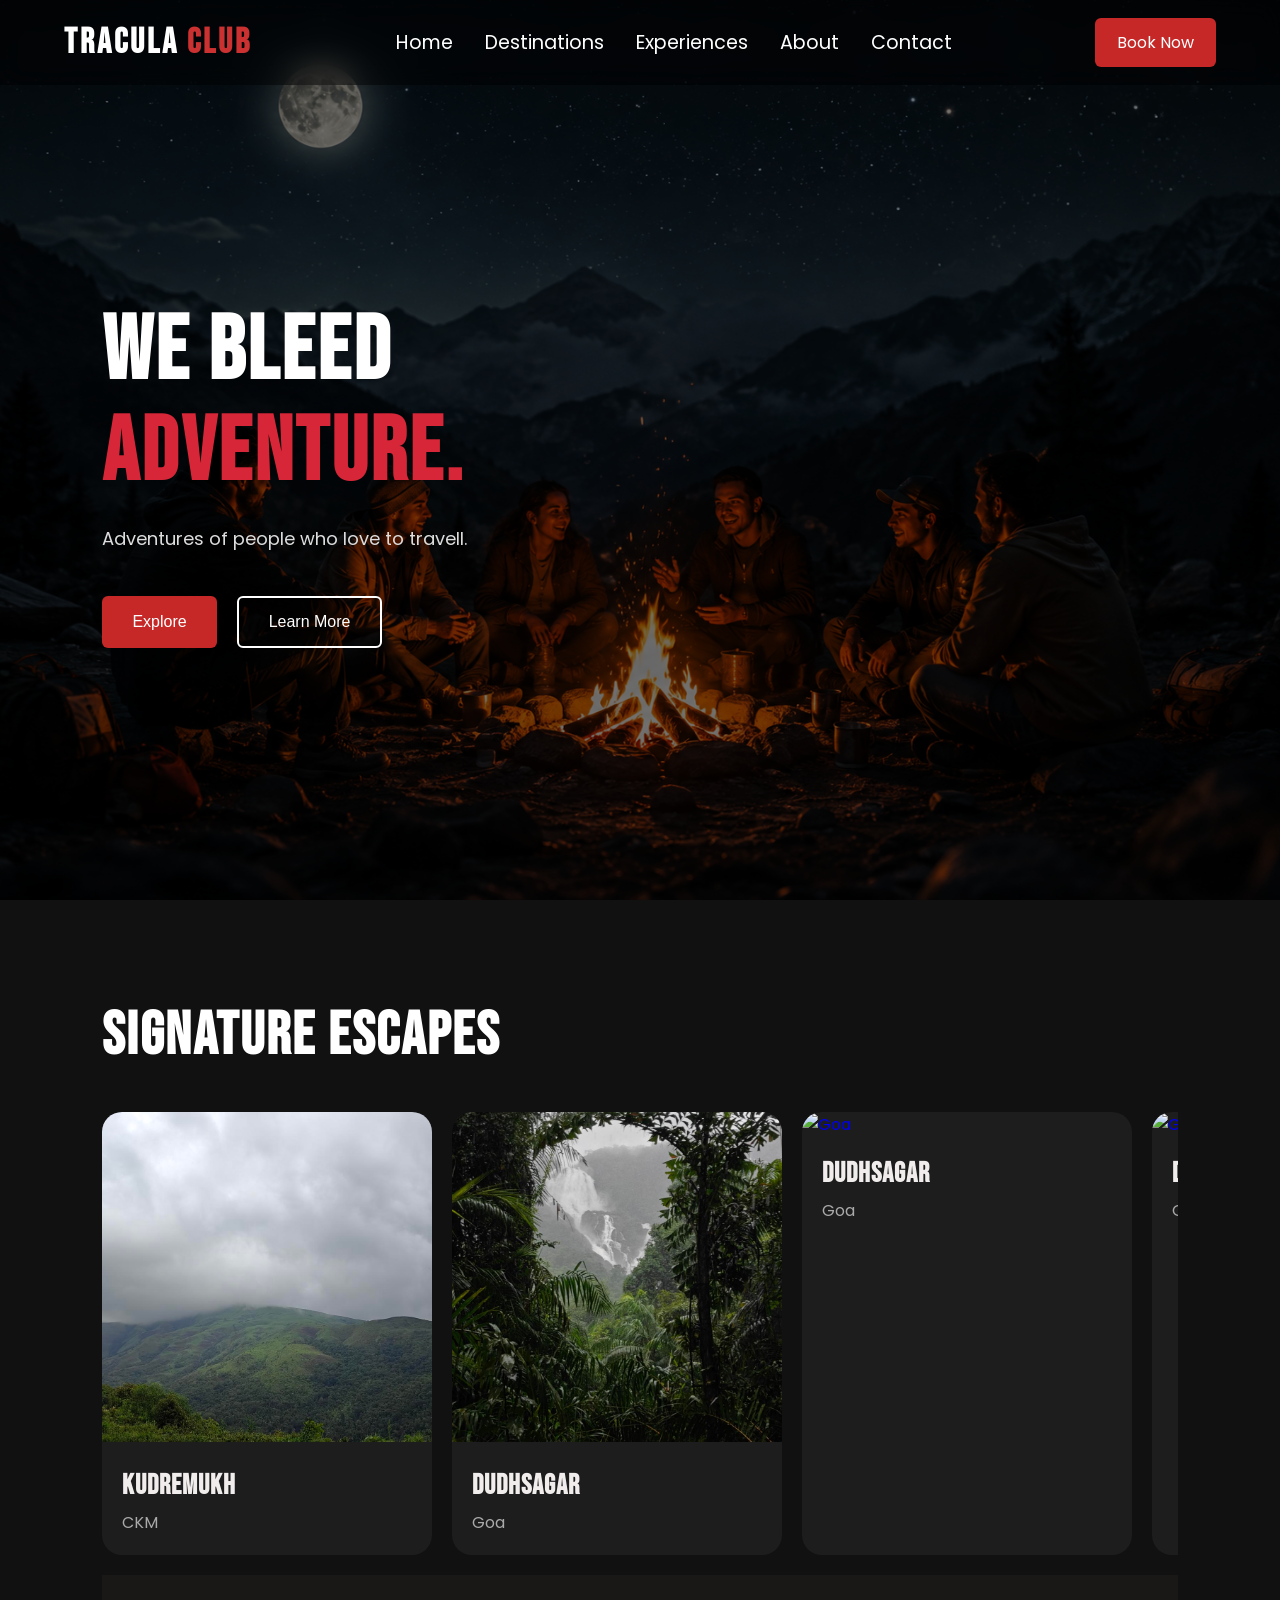
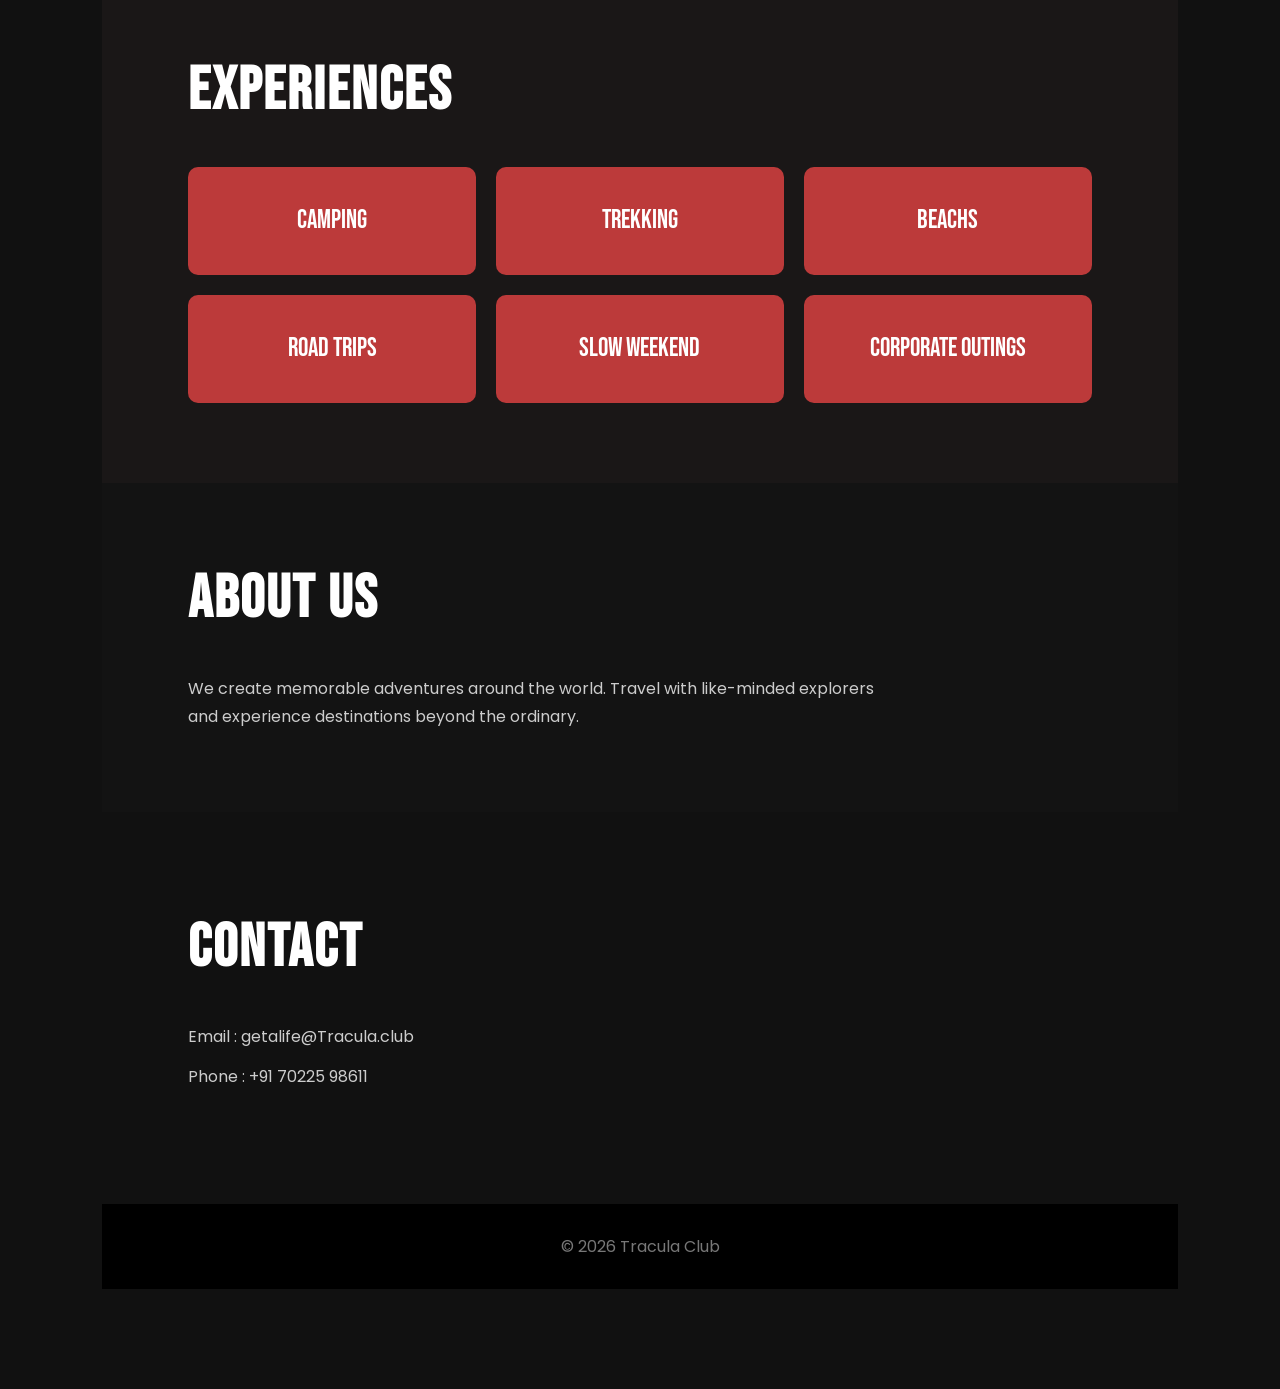
==== commit 5c3fc2b5: "remove scroll button" ====
--- a/index.html
+++ b/index.html
@@ -137,9 +137,9 @@
 
         <div class="carousel">
 
-            <button class="scroll-btn left" onclick="scrollCards(-1)">
+            <!-- <button class="scroll-btn left" onclick="scrollCards(-1)">
                 &#10094;
-            </button>
+            </button> -->
 
             <div class="cards" id="cards">
 
@@ -200,9 +200,9 @@
 
             </div>
 
-            <button class="scroll-btn right" onclick="scrollCards(1)">
+            <!-- <button class="scroll-btn right" onclick="scrollCards(1)">
                 &#10095;
-            </button>
+            </button> -->
 
         </div>
 
--- a/Tracula2.css
+++ b/Tracula2.css
@@ -1077,7 +1077,7 @@
     .scroll-btn {
         width: 35px;
         height: 35px;
-        font-size: 18px;
+        font-size: 14px;
     }
 
     /* FOOTER */
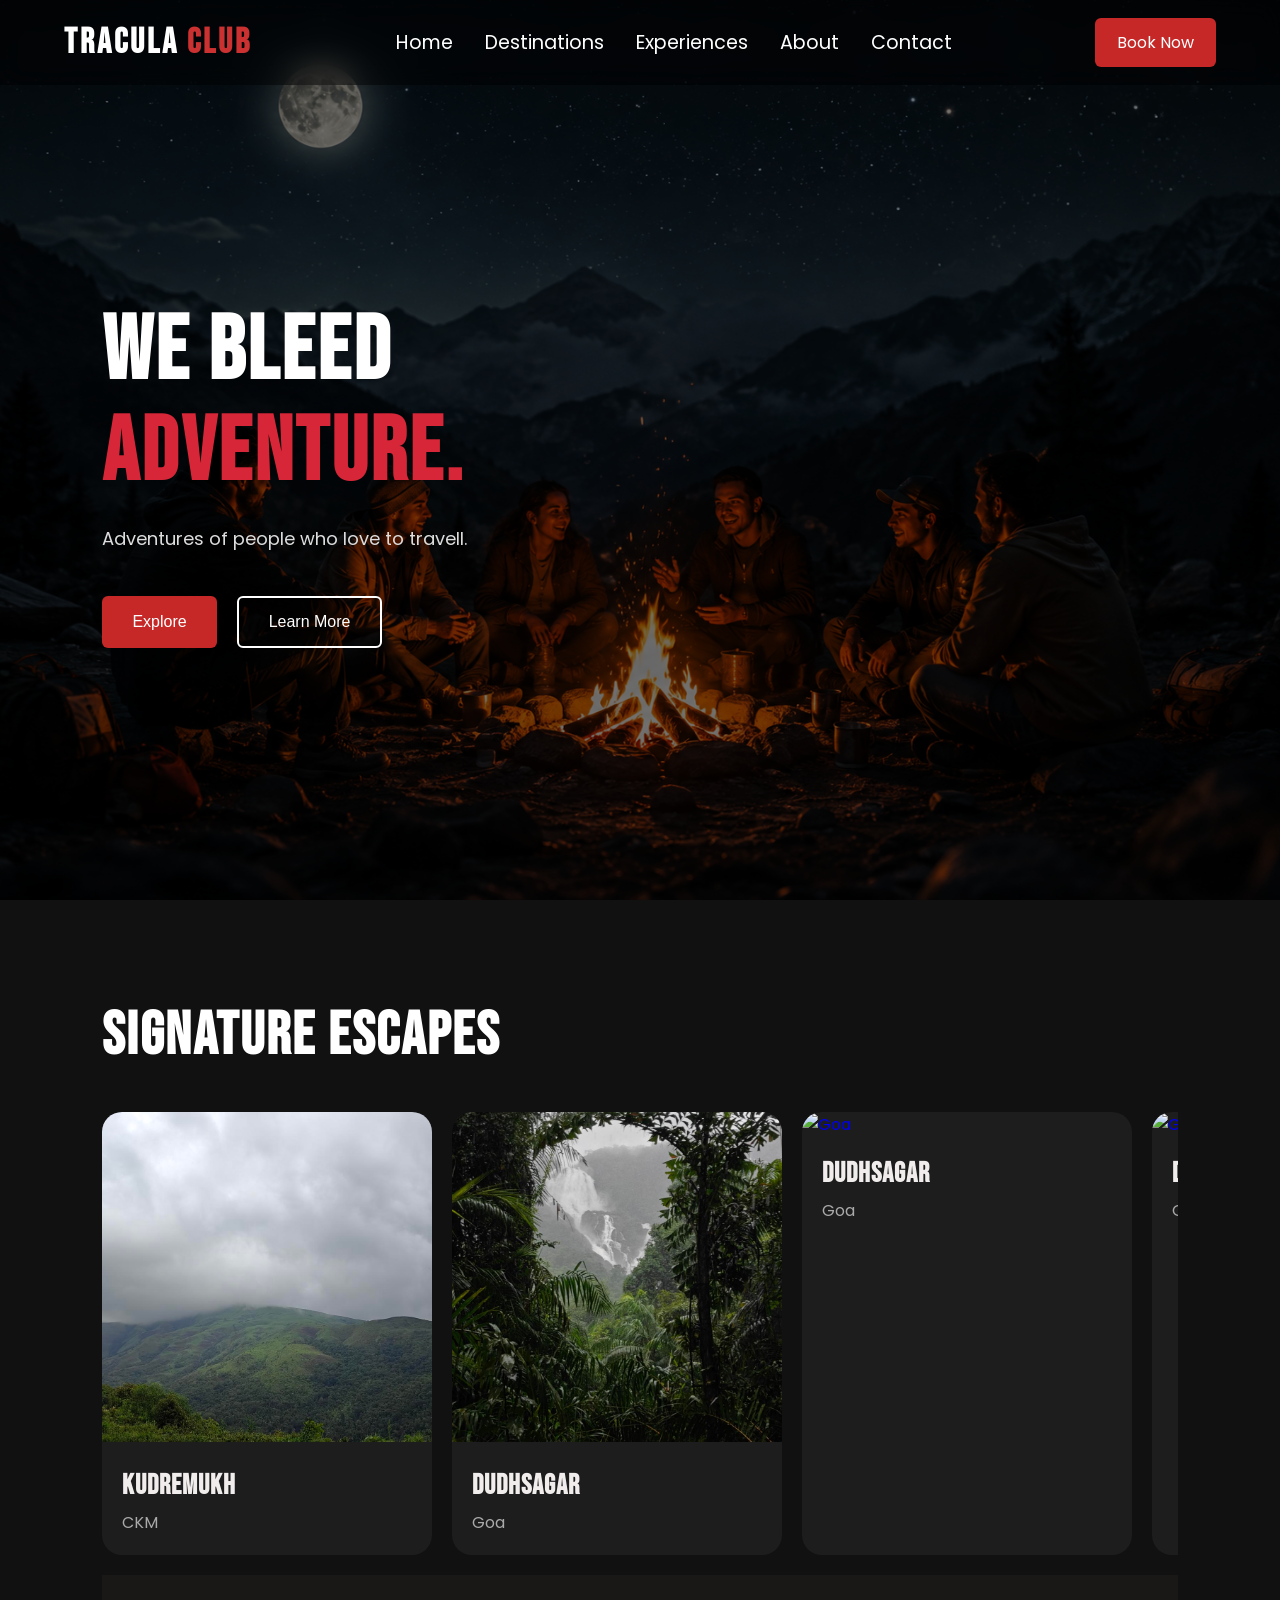
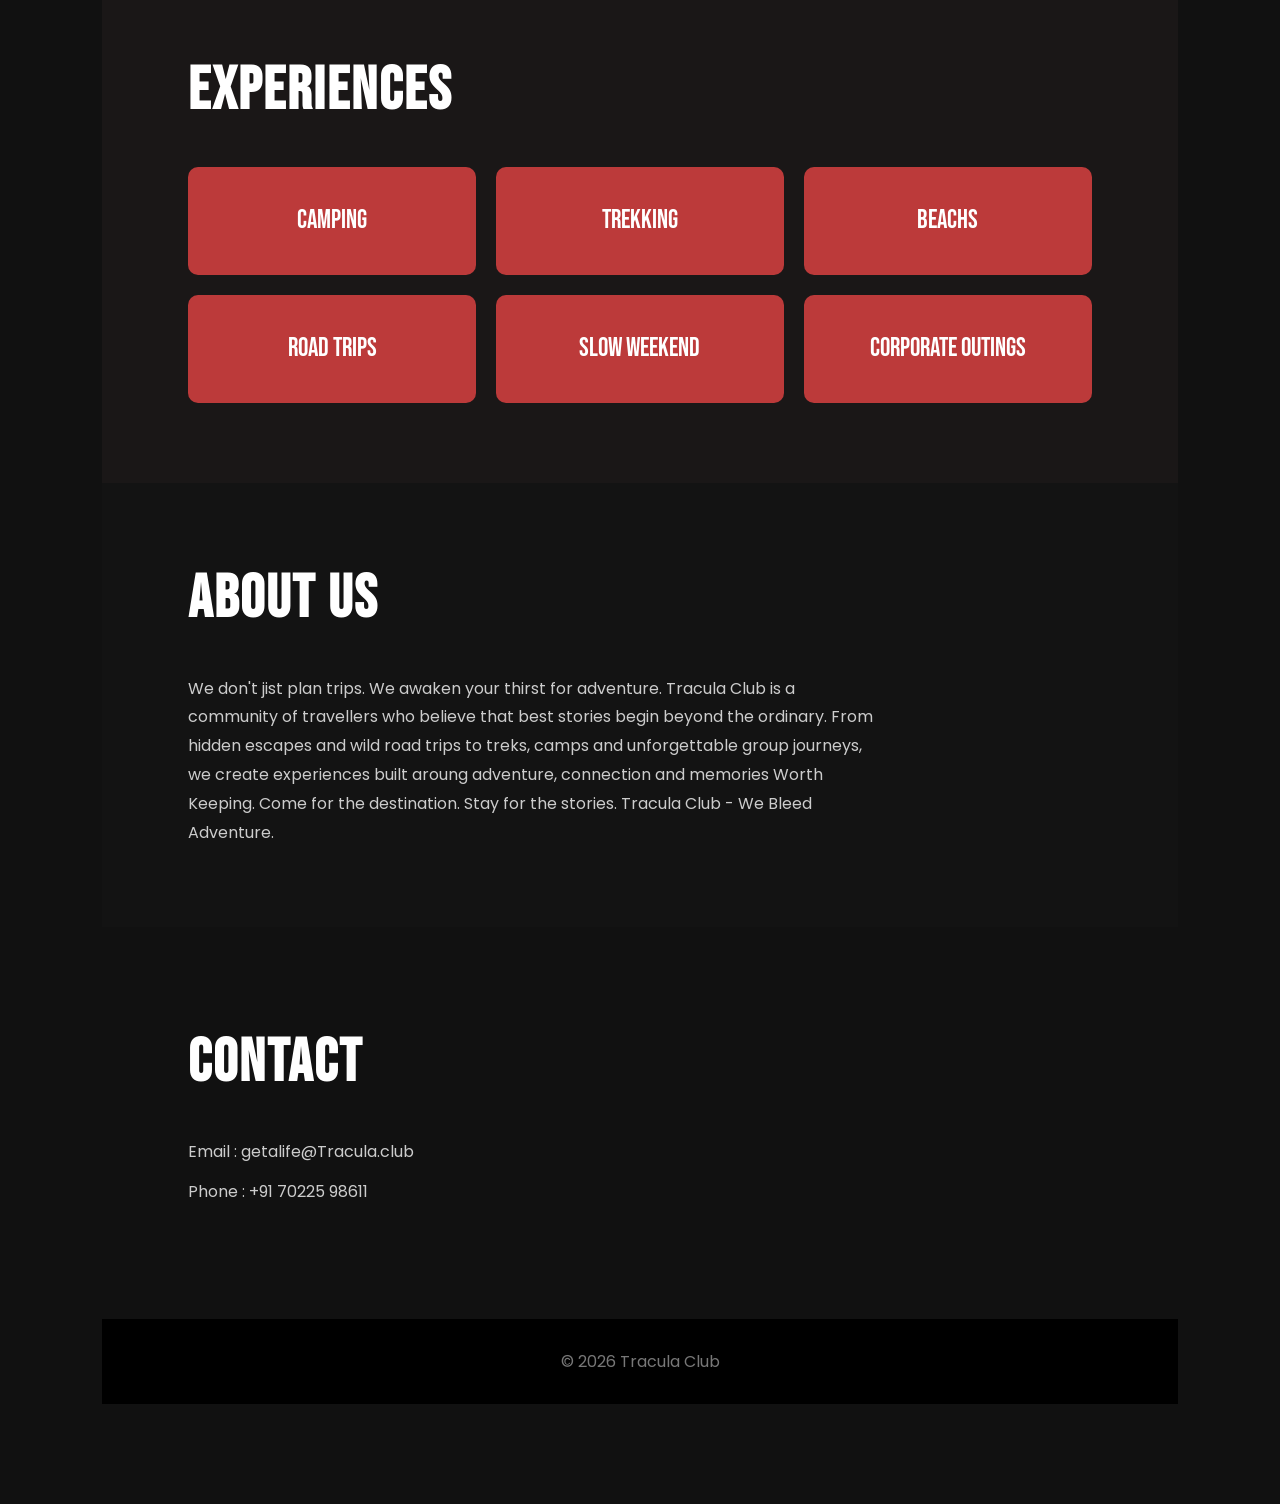
==== commit 761ed374: "About Update" ====
--- a/index.html
+++ b/index.html
@@ -12,6 +12,7 @@
 
     <link rel="preconnect" href="https://fonts.googleapis.com">
     <link rel="preconnect" href="https://fonts.gstatic.com" crossorigin>
+    <link rel="icon" href="image/logo.jpg">
 
     <link href="https://fonts.googleapis.com/css2?family=Bebas+Neue&family=Poppins:wght@300;400;500;600&display=swap"
         rel="stylesheet">
@@ -250,9 +251,17 @@
 
             <p>
 
-                We create memorable adventures around the world.
-                Travel with like-minded explorers and experience
-                destinations beyond the ordinary.
+                We don't jist plan trips. We awaken your thirst for adventure.
+
+                Tracula Club is a community of travellers who believe that
+                best stories begin beyond the ordinary.
+                From hidden escapes and wild road trips to treks, camps and 
+                unforgettable group journeys, we create experiences built
+                aroung adventure, connection and memories Worth Keeping.
+                
+                Come for the destination. Stay for the stories.
+
+                Tracula Club - We Bleed Adventure.
 
             </p>
 
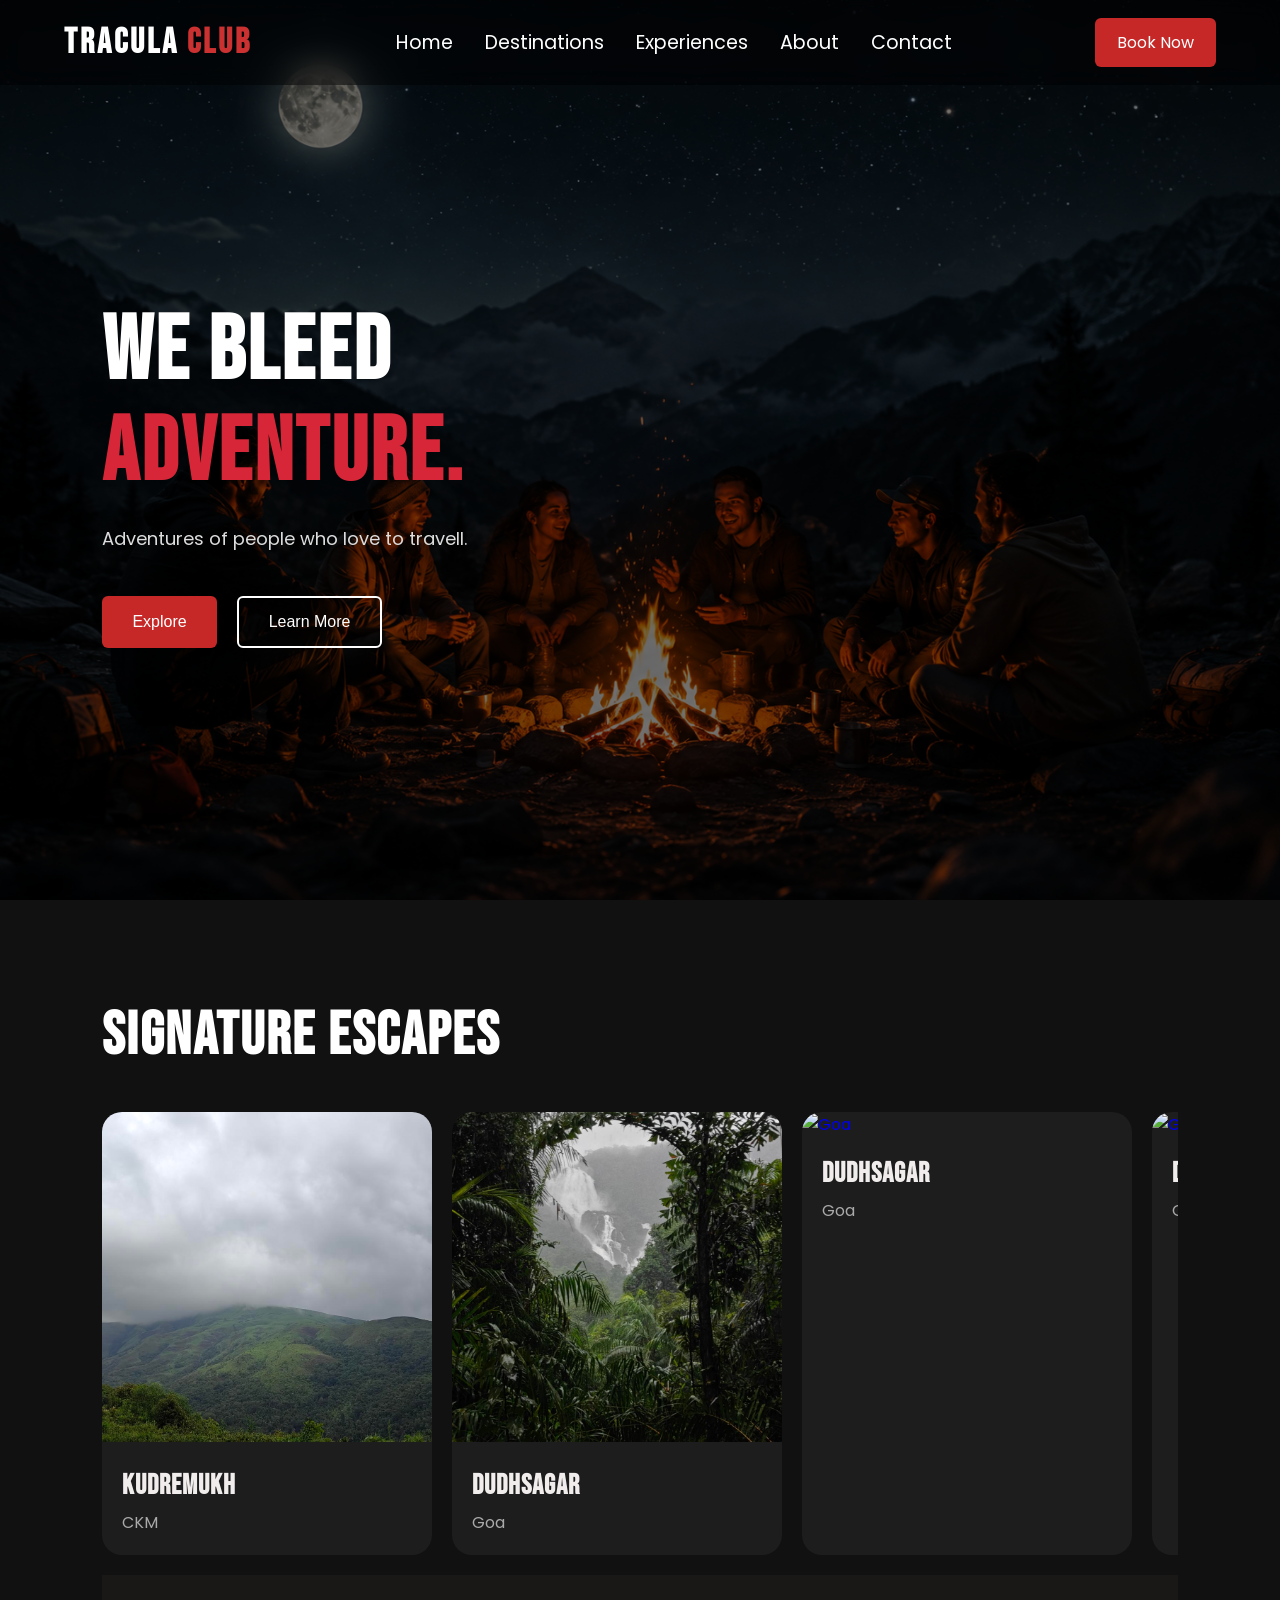
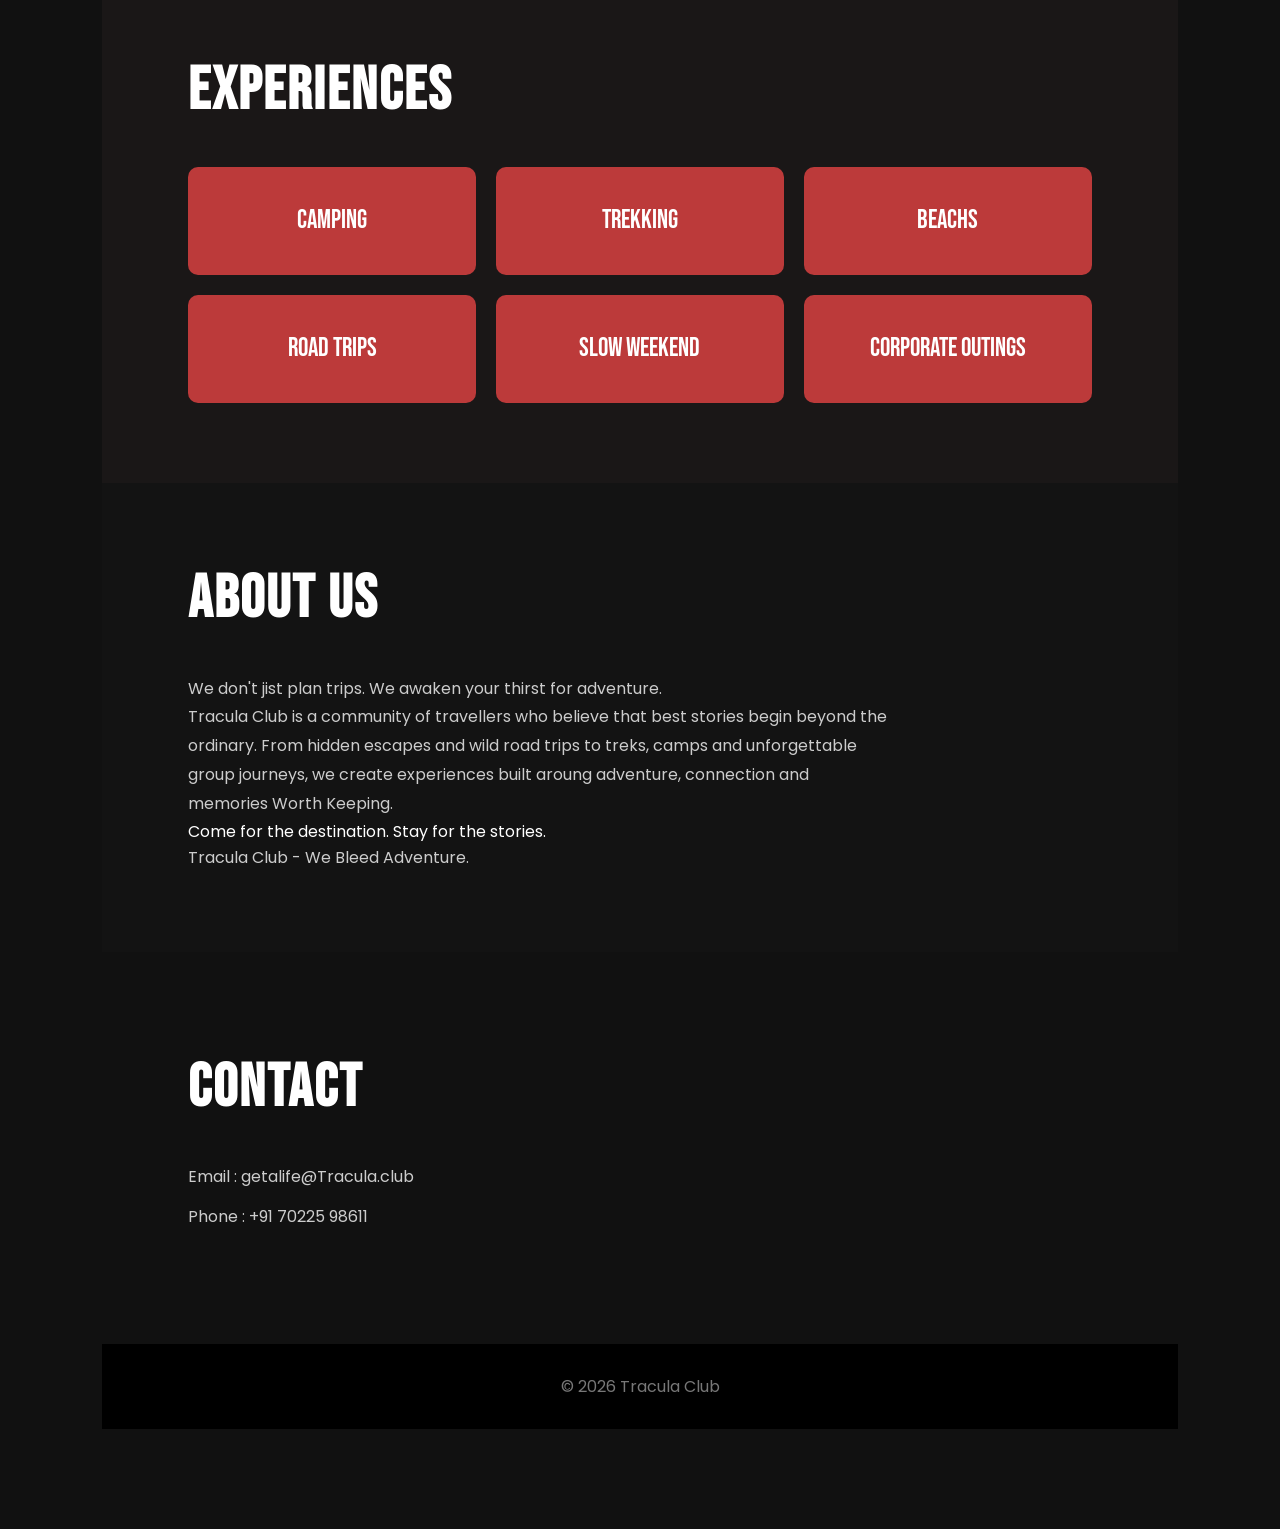
==== commit b9796a7f: "About Spacing" ====
--- a/index.html
+++ b/index.html
@@ -252,18 +252,19 @@
             <p>
 
                 We don't jist plan trips. We awaken your thirst for adventure.
-
+            </p>
+            <p>
                 Tracula Club is a community of travellers who believe that
                 best stories begin beyond the ordinary.
-                From hidden escapes and wild road trips to treks, camps and 
+                From hidden escapes and wild road trips to treks, camps and
                 unforgettable group journeys, we create experiences built
                 aroung adventure, connection and memories Worth Keeping.
-                
-                Come for the destination. Stay for the stories.
-
+            </p>
+            Come for the destination. Stay for the stories.
+            <p>
                 Tracula Club - We Bleed Adventure.
-
             </p>
+
 
         </section>
 
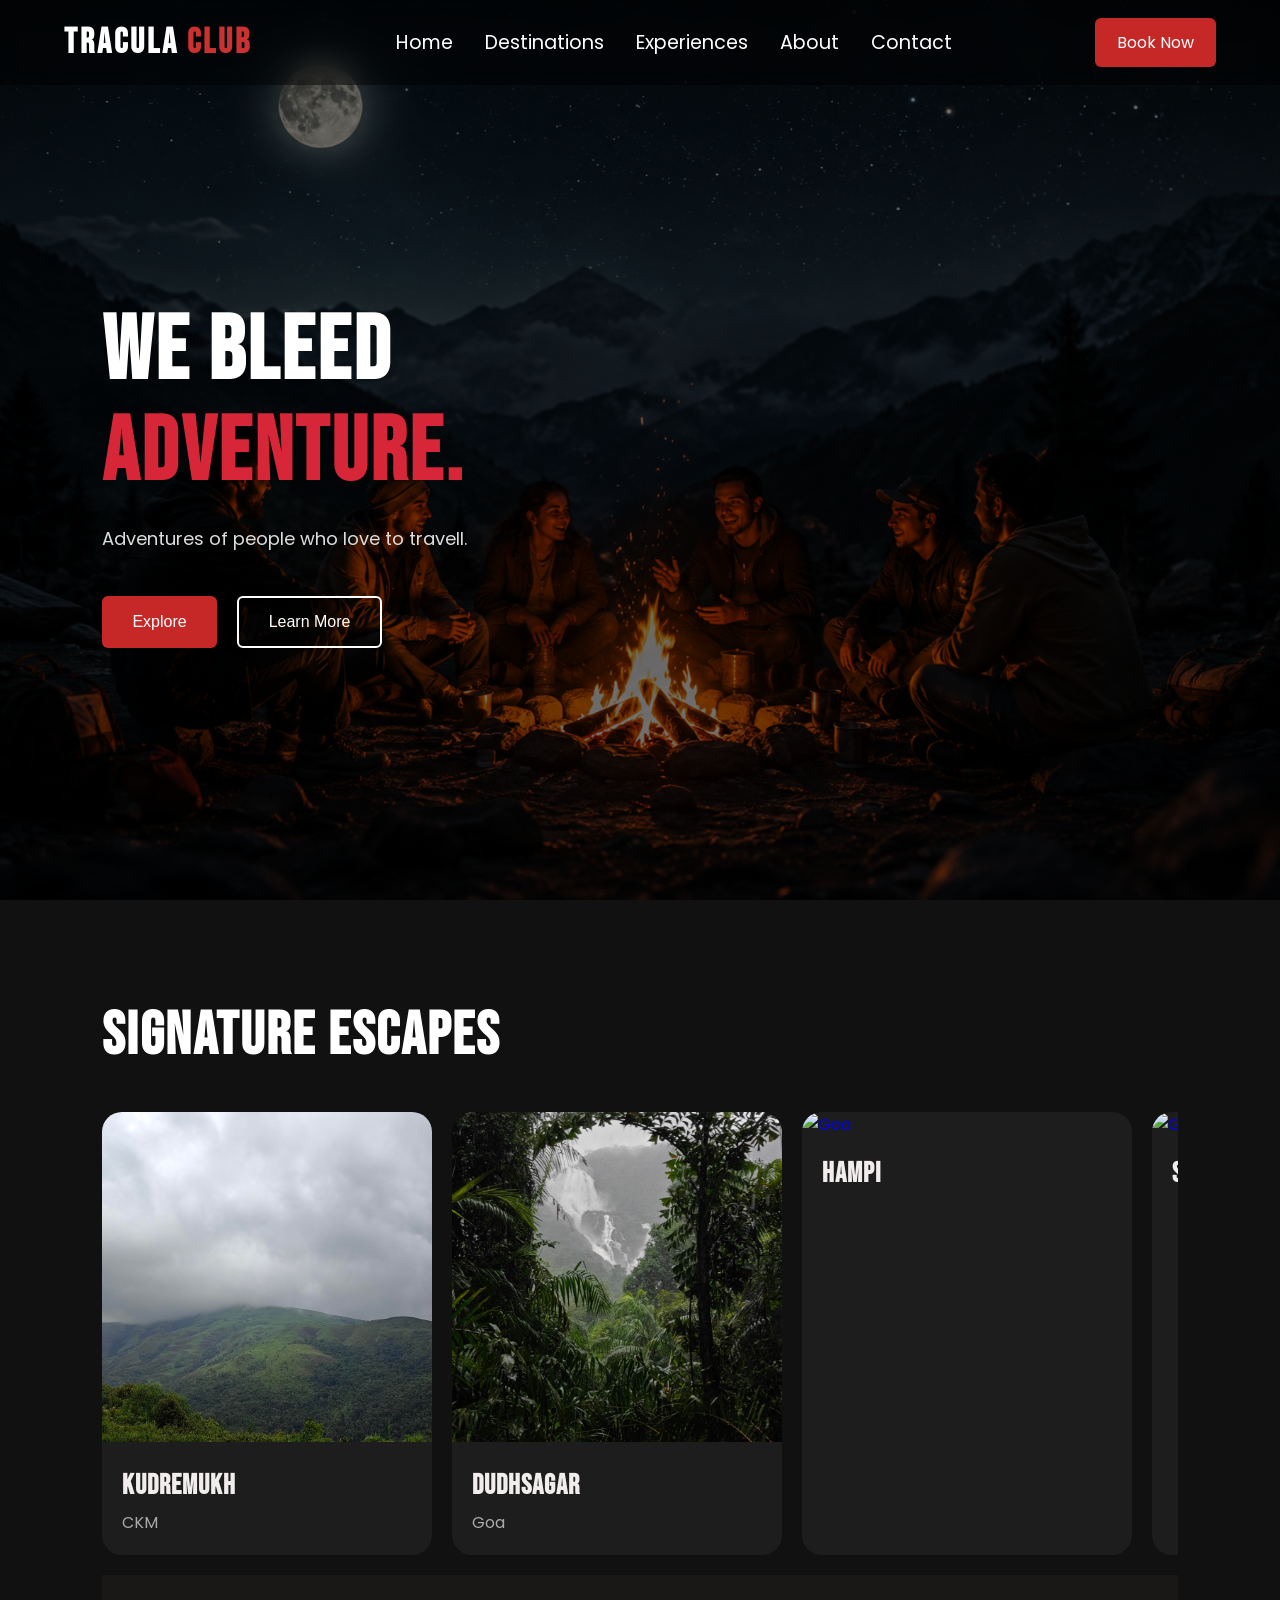
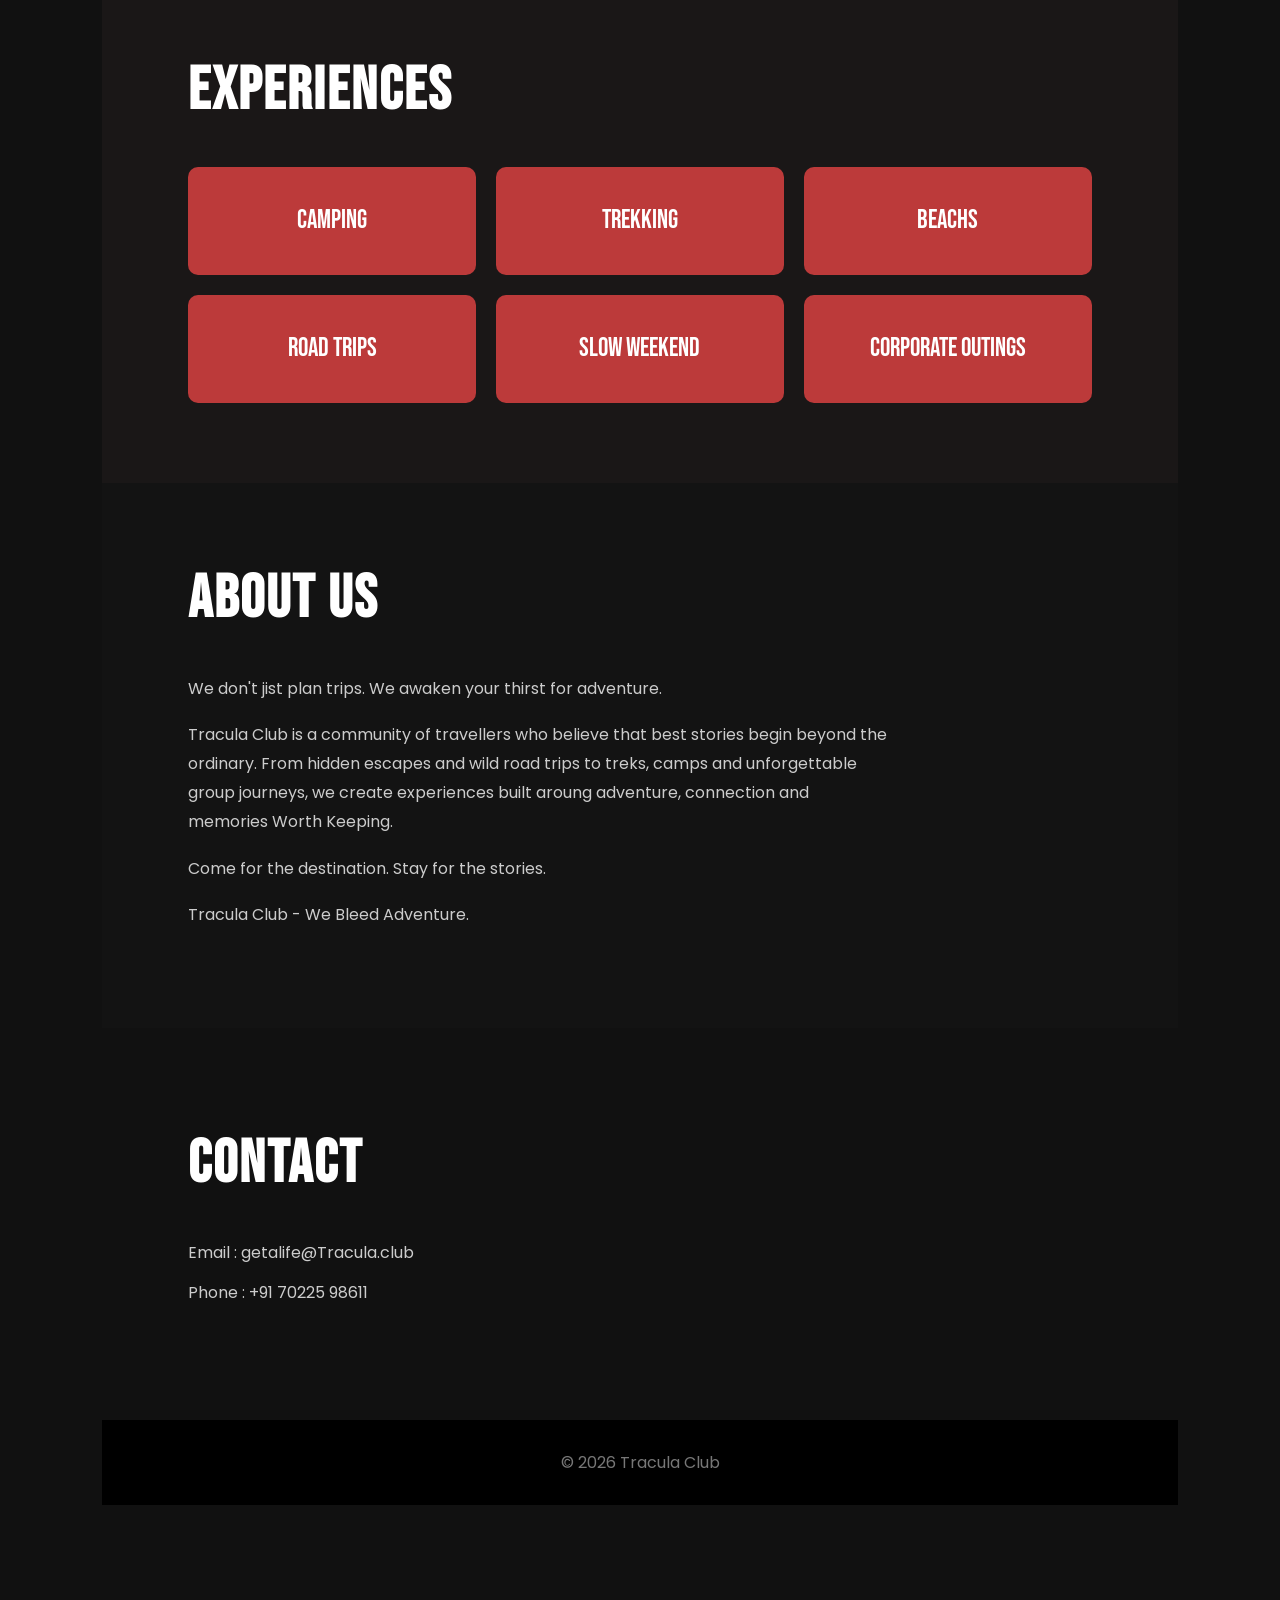
==== commit edafa62f: "Responsive Cards" ====
--- a/index.html
+++ b/index.html
@@ -150,6 +150,7 @@
                         <h3>Kudremukh</h3>
                         <p>CKM</p>
                     </div>
+
                 </a>
 
                 <a href="goa.html" class="card">
@@ -162,6 +163,20 @@
                 <a href="goa.html" class="card">
                     <img src="https://images.unsplash.com/photo-1507525428034-b723cf961d3e?w=500" alt="Goa">
                     <div class="card-info">
+                        <h3>Hampi</h3>
+                        <p></p>
+                    </div>
+                </a>
+                <a href="goa.html" class="card">
+                    <img src="https://images.unsplash.com/photo-1507525428034-b723cf961d3e?w=500" alt="Goa">
+                    <div class="card-info">
+                        <h3>Sakleshpur</h3>
+                        <p></p>
+                    </div>
+                </a>
+                <!-- <a href="goa.html" class="card">
+                    <img src="https://images.unsplash.com/photo-1507525428034-b723cf961d3e?w=500" alt="Goa">
+                    <div class="card-info">
                         <h3>Dudhsagar</h3>
                         <p>Goa</p>
                     </div>
@@ -179,21 +194,7 @@
                         <h3>Dudhsagar</h3>
                         <p>Goa</p>
                     </div>
-                </a>
-                <a href="goa.html" class="card">
-                    <img src="https://images.unsplash.com/photo-1507525428034-b723cf961d3e?w=500" alt="Goa">
-                    <div class="card-info">
-                        <h3>Dudhsagar</h3>
-                        <p>Goa</p>
-                    </div>
-                </a>
-                <a href="goa.html" class="card">
-                    <img src="https://images.unsplash.com/photo-1507525428034-b723cf961d3e?w=500" alt="Goa">
-                    <div class="card-info">
-                        <h3>Dudhsagar</h3>
-                        <p>Goa</p>
-                    </div>
-                </a>
+                </a> -->
 
 
 
@@ -260,7 +261,9 @@
                 unforgettable group journeys, we create experiences built
                 aroung adventure, connection and memories Worth Keeping.
             </p>
-            Come for the destination. Stay for the stories.
+            <p>
+                Come for the destination. Stay for the stories.
+            </p>
             <p>
                 Tracula Club - We Bleed Adventure.
             </p>
--- a/Tracula2.css
+++ b/Tracula2.css
@@ -400,7 +400,7 @@
 
 .card{
 
-min-width:330px;
+width:100%;
 
 max-width:330px;
 
@@ -426,7 +426,8 @@
 
 width:100%;
 
-height:330px;
+max-height:330px;
+height:100%;
 
 object-fit:cover;
 
@@ -567,6 +568,8 @@
 
 color:#ccc;
 
+margin-bottom: 2svh;
+
 }
 
 /* CONTACT */
@@ -593,6 +596,11 @@
 color:#777;
 
 }
+/* .Price{
+    color: #f1471d;
+    margin-left: 40%;
+    font-size: 3svh;
+} */
 
 /* MOBILE */
 
@@ -821,13 +829,13 @@
 }
 
 .card {
-    flex: 0 0 clamp(240px, 28vw, 330px);
+    flex: 0 0 clamp(140px, 28vw, 330px);
     min-width: 0;
     max-width: 330px;
 }
 
 .card img {
-    height: clamp(220px, 28vw, 330px);
+    height: clamp(120px, 28vw, 330px);
 }
 
 /* EXPERIENCE SECTION */
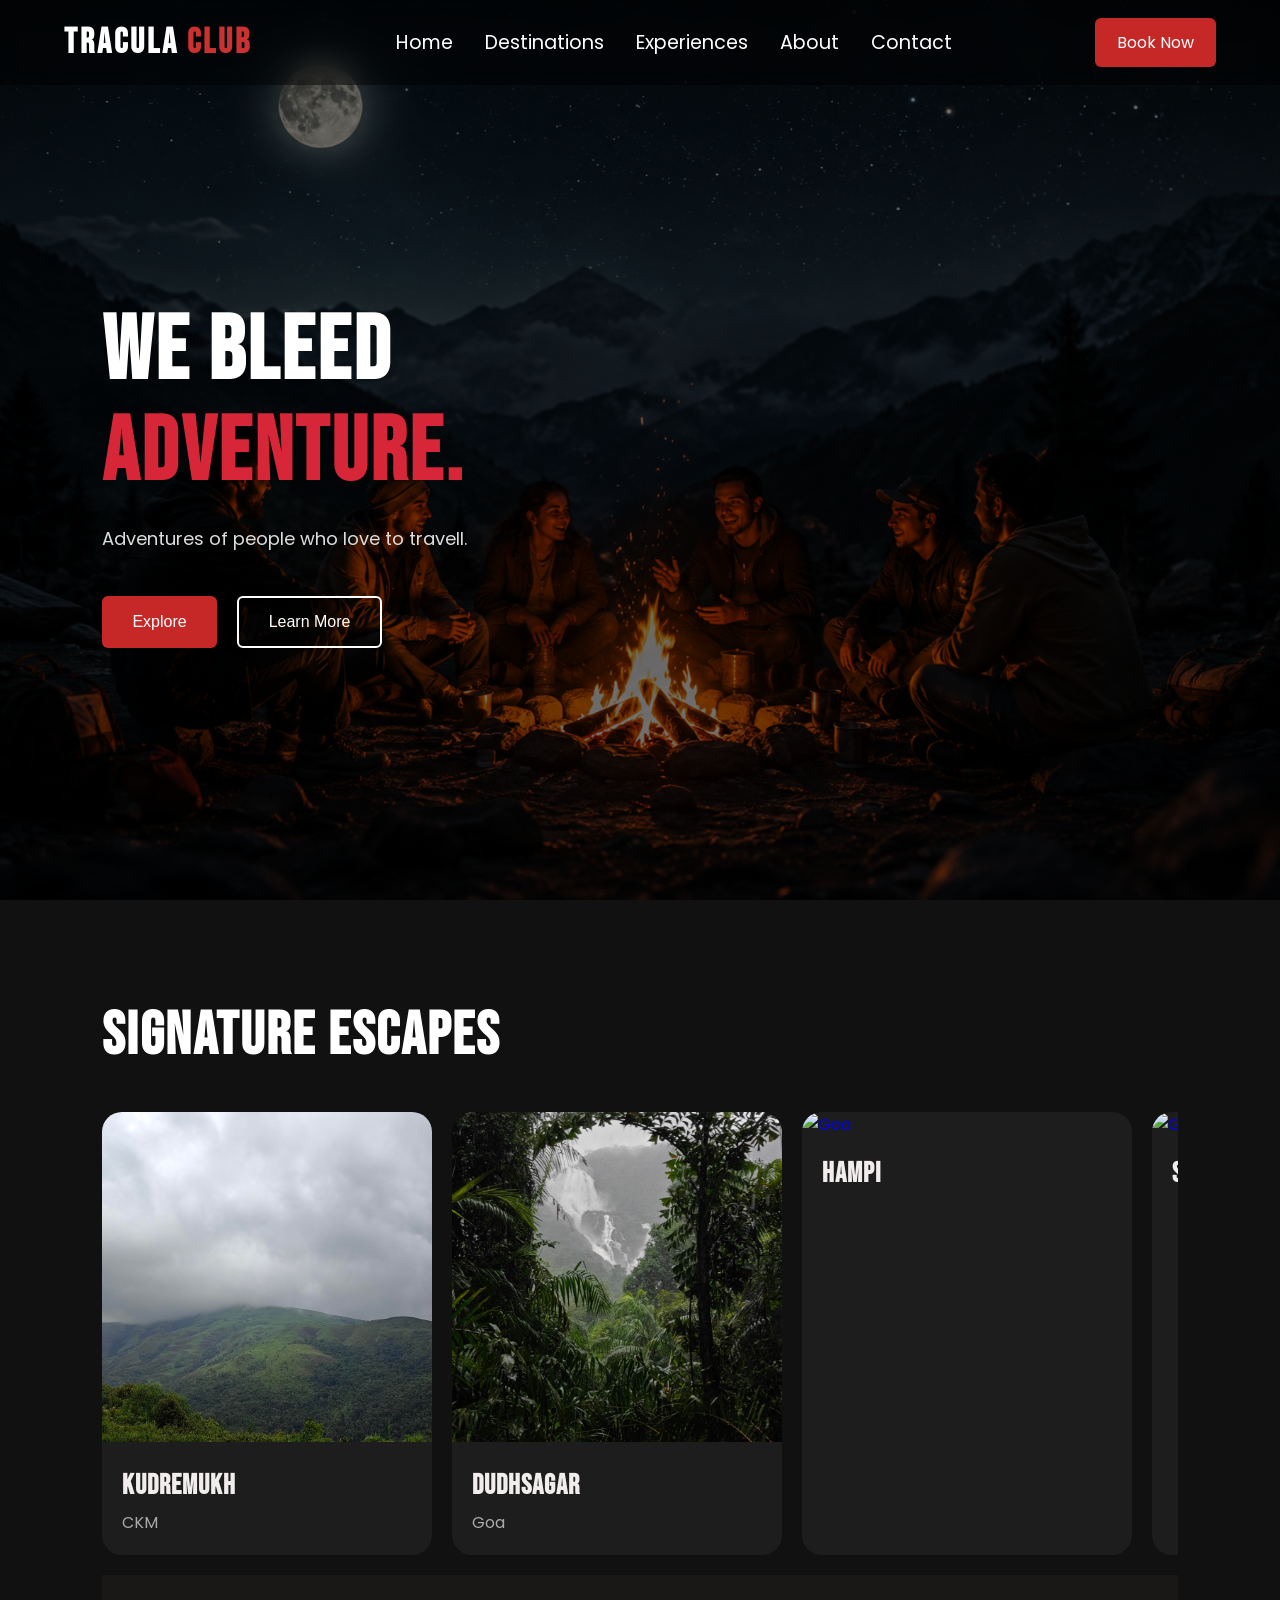
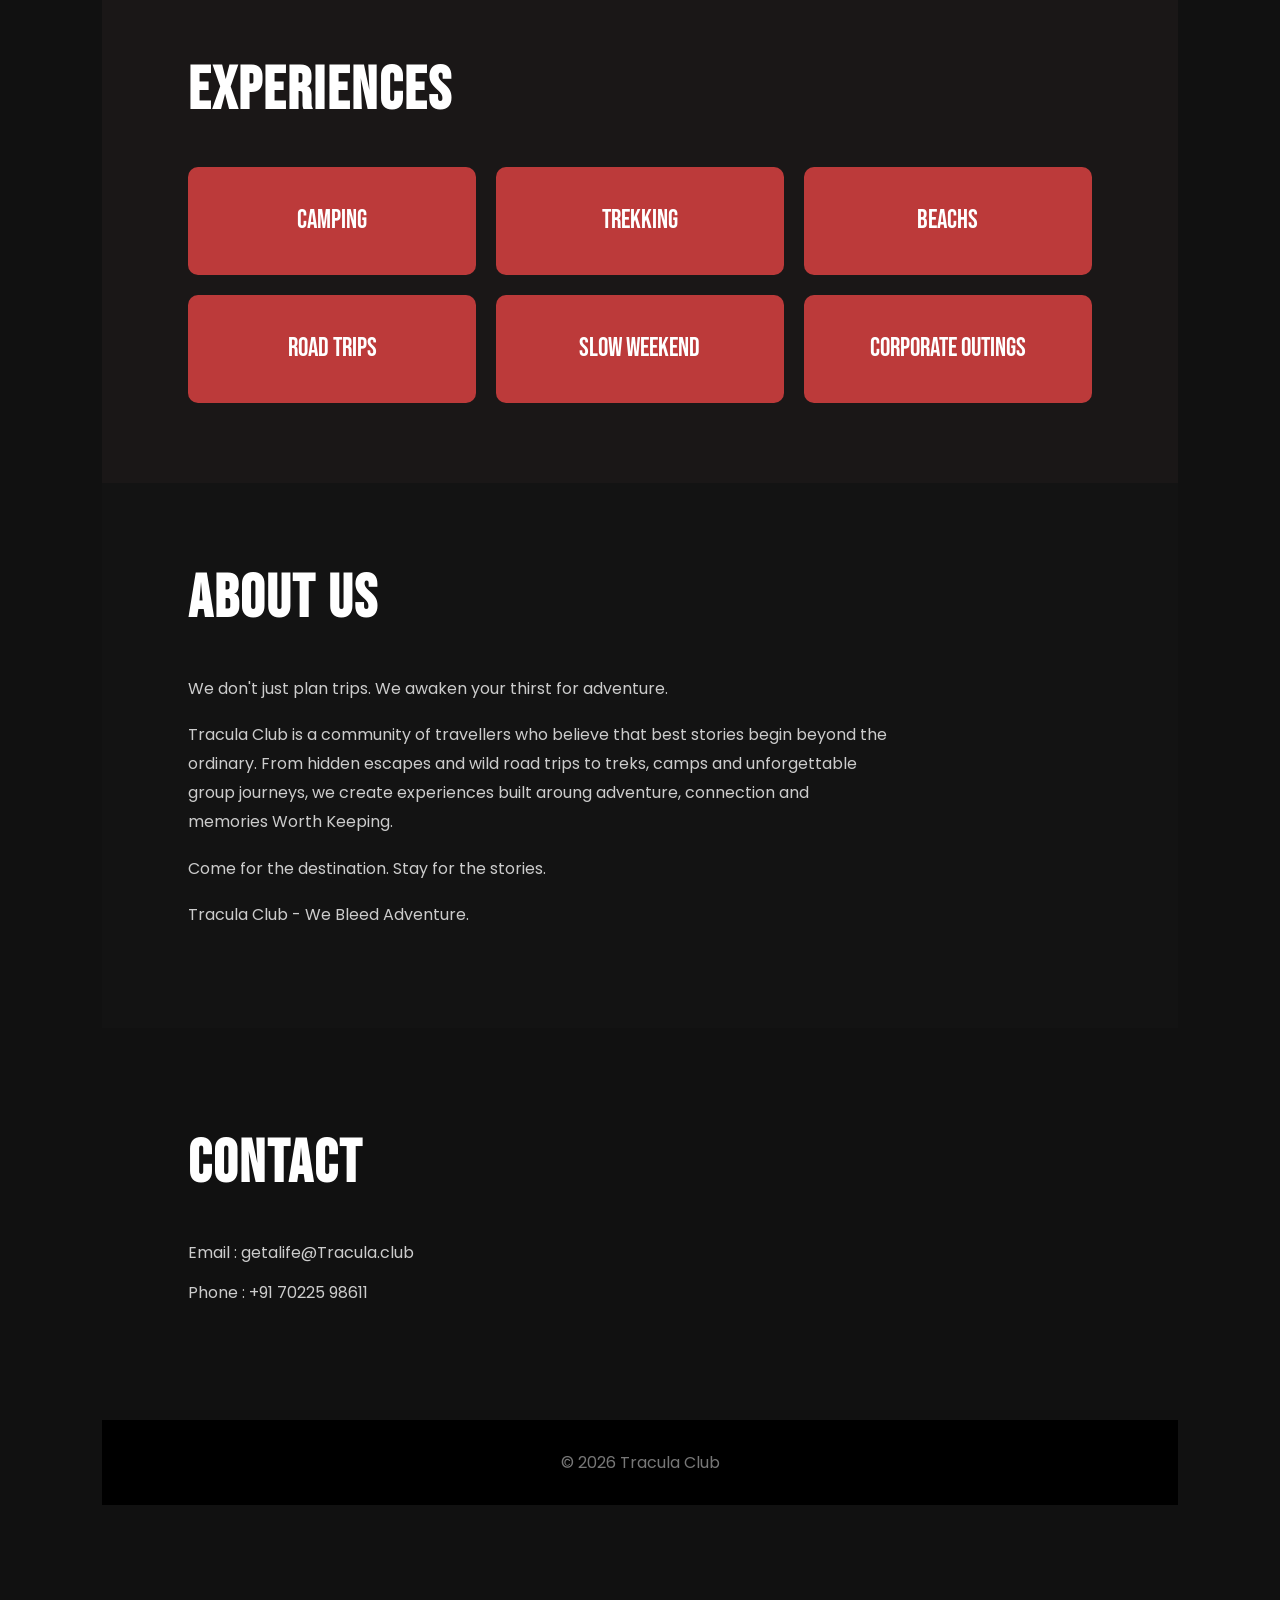
==== commit 4354c42c: "Typo" ====
--- a/index.html
+++ b/index.html
@@ -252,7 +252,7 @@
 
             <p>
 
-                We don't jist plan trips. We awaken your thirst for adventure.
+                We don't just plan trips. We awaken your thirst for adventure.
             </p>
             <p>
                 Tracula Club is a community of travellers who believe that
